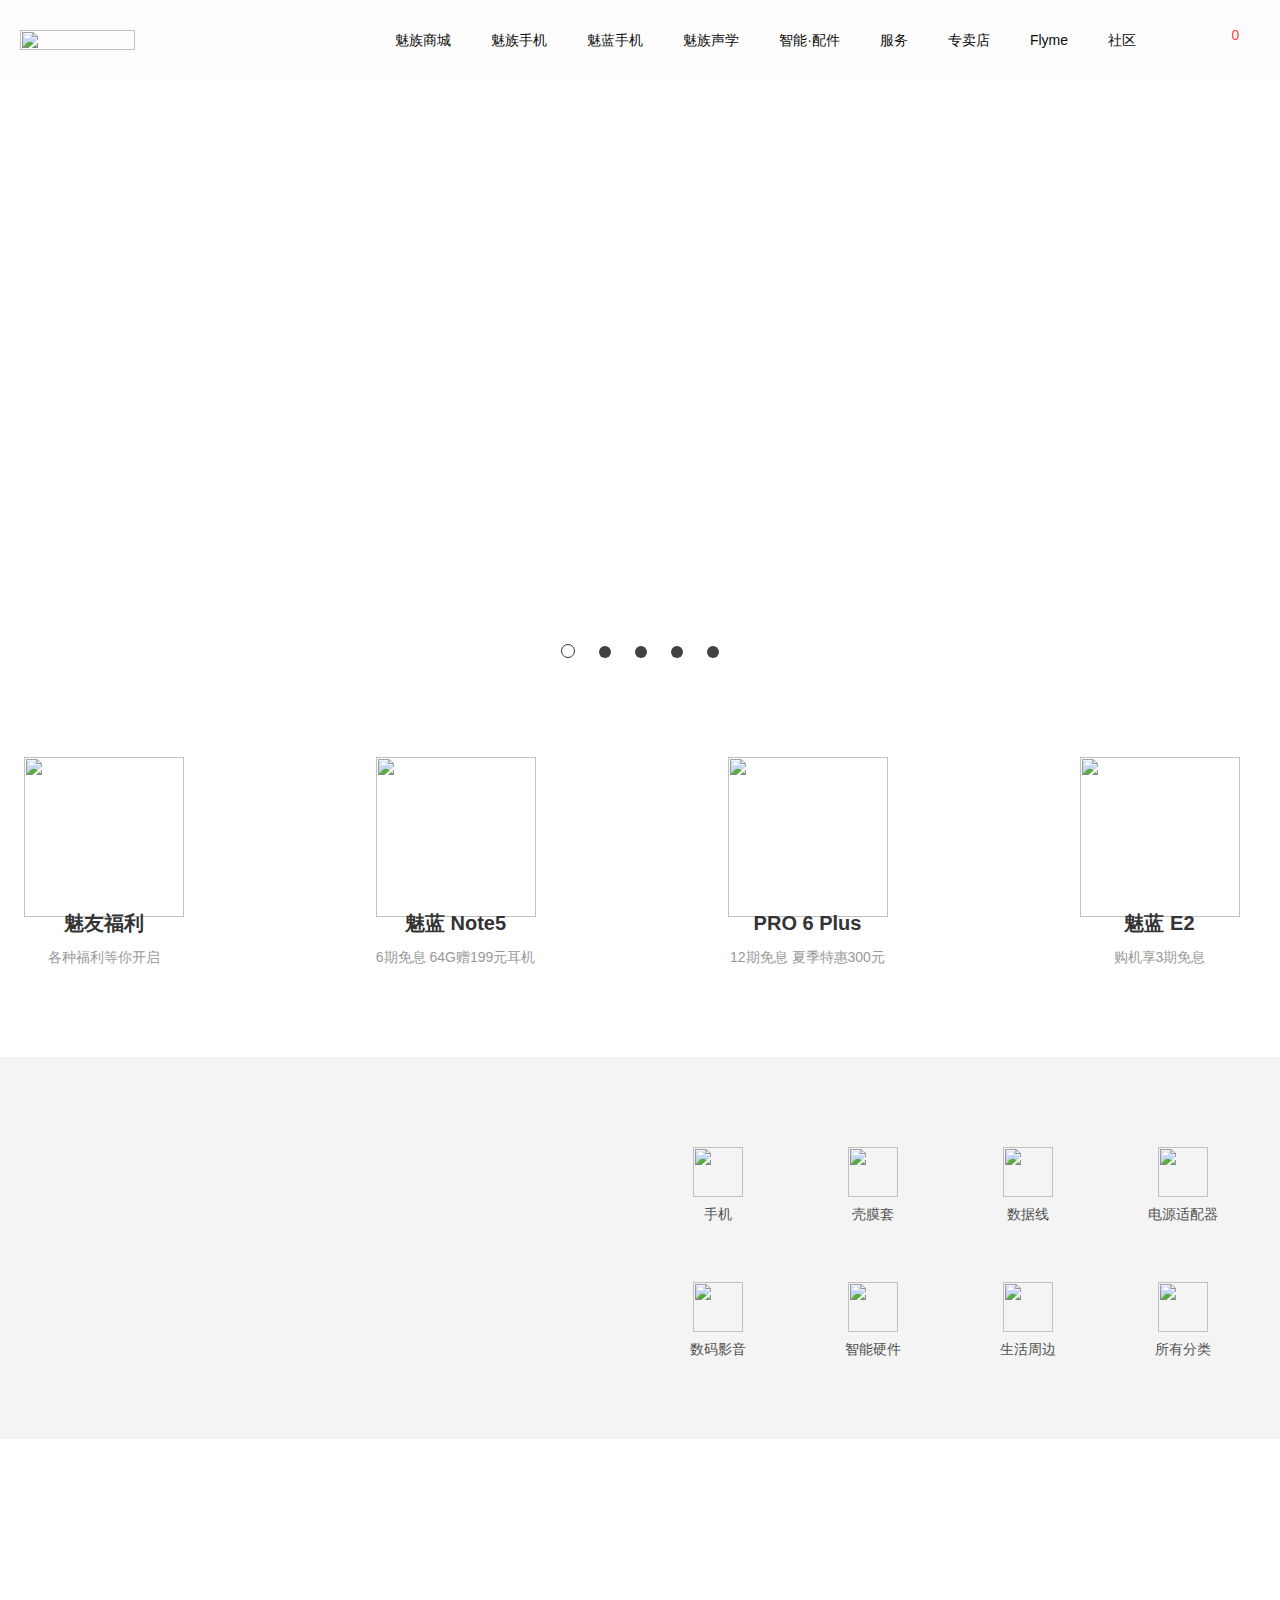
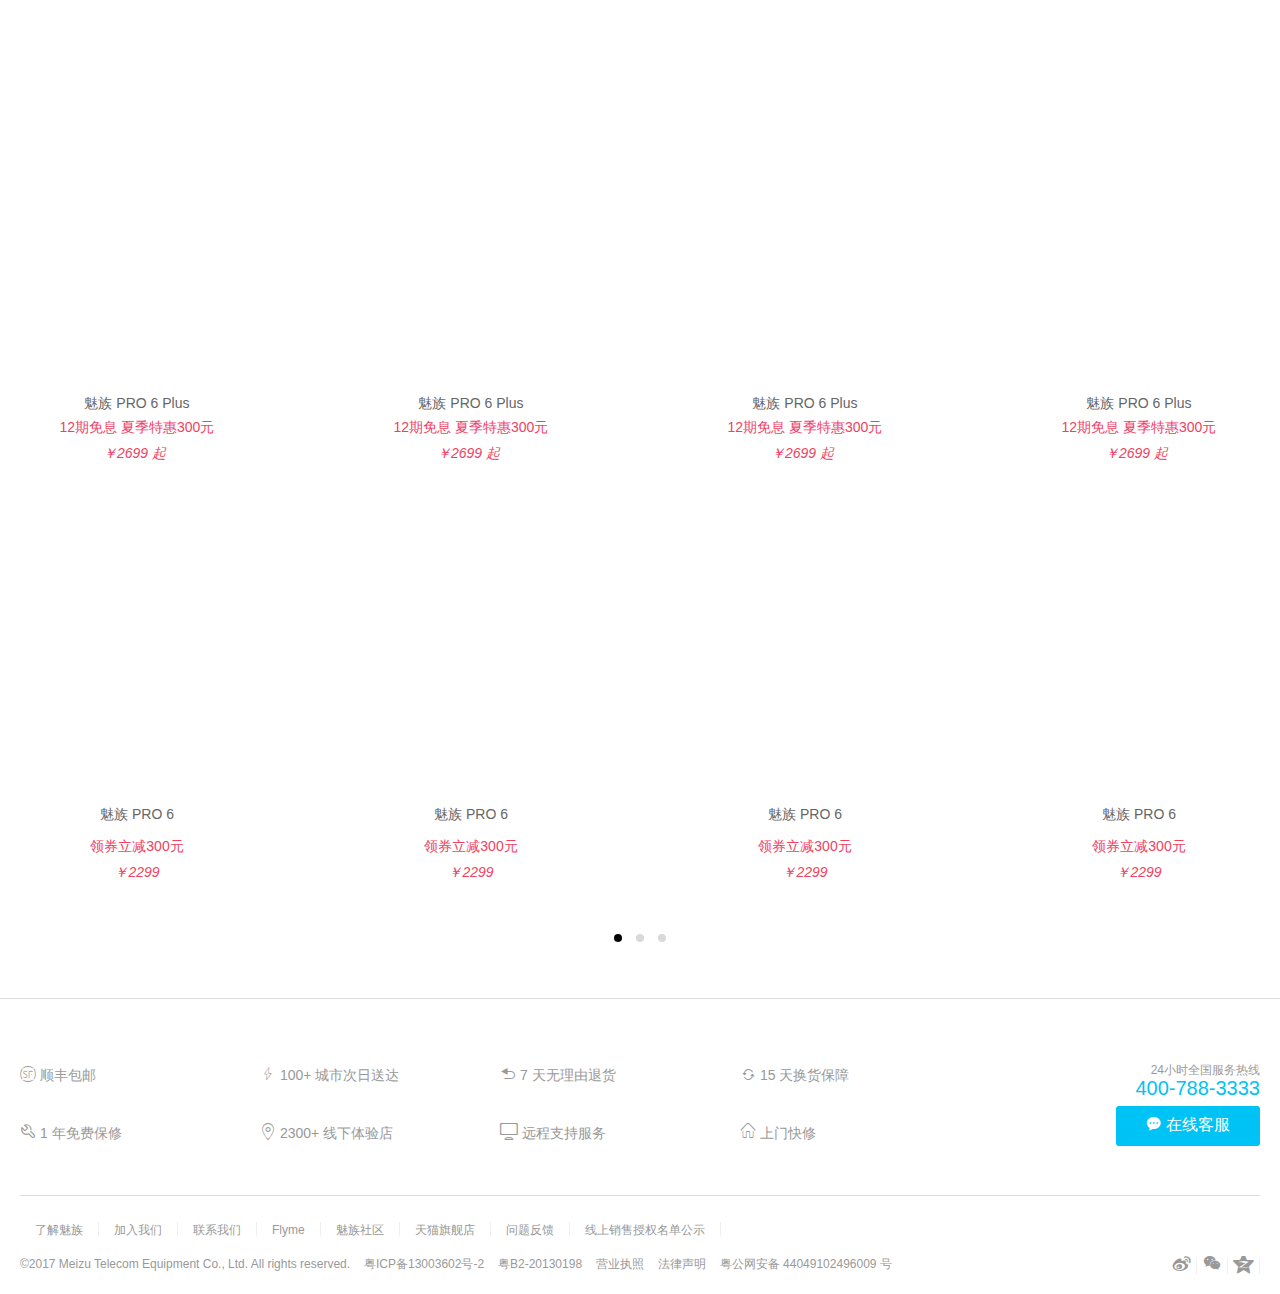
==== index.html @ 1ca61fbf "Add files via upload" ====
<!DOCTYPE html>
<html lang="en">
<head>
  <meta charset="UTF-8">
  <meta http-equiv="X-UA-Compatible" content="ie=edge">

  <link href="img/标签.ico" rel="shortcut icon">
  <title>魅族官网-魅族智能手机官方网站</title>
  <link rel="stylesheet" href="css/cssresets.css">
  <link rel="stylesheet" href="css/main.css">
  <link rel="stylesheet" href="iconfont/iconfont.css">
</head>
<body>

  <!-- 导航和轮播图 -->
  <div id="top">
    <div class="banner">
      <div class="banner_window">
        <div class="banner_all">
          <div class="banner_img banner_img0">
            <div class="banner_a">
              <a href="#"></a>
            </div>
          </div>
          <div class="banner_img banner_img1">
            <div class="banner_a">
              <a href="#"></a>
            </div>
          </div>
          <div class="banner_img banner_img2">
            <div class="banner_a">
              <a href="#"></a>
            </div>
          </div>
          <div class="banner_img banner_img3">
            <div class="banner_a">
              <a href="#"></a>
            </div>
          </div>
          <div class="banner_img banner_img4">
            <div class="banner_a">
              <a href="#"></a>
            </div>
          </div>
          <div class="banner_img banner_img0">
            <div class="banner_a">
              <a href="#"></a>
            </div>
          </div>
        </div>
      </div>
      <div class="banner_list">
        <span style="background:#fff;border:1px solid #333"></span>
        <span></span>
        <span></span>
        <span></span>
        <span></span>
      </div>
    </div>
    <div class="nav">
      <div class="nav_center">
        <div class="nc_logo">
          <a href="#"><img src="img/logo.png" alt=""></a>
        </div>
        <div class="nc_cart">
          <a href="#">
            <em>0</em>
          </a>
          <div class="ncc_store hide">
            <div class="nccs_center">
              <div class="nccsc_back"></div>
              <div class="nccsc_words">
                登录后可见<br>
                您账号中已加入的商品哦~
              </div>
            </div>
          </div>
        </div>
        <div class="nc_mine">
          <a href="#"></a>
          <ul class="hide">
            <li><a href="#">立即登陆</a></li>
            <li><a href="#">立即注册</a></li>
            <li><a href="#">我的订单</a></li>
            <li><a href="#">M码通道</a></li>
          </ul>
        </div>
        <div class="nc_nav">
          <ul>
            <li><a href="#">魅族商城</a></li>
            <li class="ncn_detail">
              <a href="#">魅族手机</a>
              <div class="ncn_detail hide">
                <div class="ncnd_center">
                  <ul>
                    <li>
                      <a href="Details.html">
                        <img src="img/pro6plus.png" alt="">
                        <span>
                          魅族 PRO 6 Plus
                        </span>
                      </a>
                    </li>
                    <li>
                      <a href="Details.html">
                        <img src="img/pro6plus.png" alt="">
                        <span>
                          魅族 PRO 6 Plus
                        </span>
                      </a>
                    </li>
                    <li>
                      <a href="Details.html">
                        <img src="img/pro6plus.png" alt="">
                        <span>
                          魅族 PRO 6 Plus
                        </span>
                      </a>
                    </li>
                    <li>
                      <a href="Details.html">
                        <img src="img/pro6plus.png" alt="">
                        <span>
                          魅族 PRO 6 Plus
                        </span>
                      </a>
                    </li>
                  </ul>
                </div>
              </div>
            </li>
            <li class="ncn_detail">
              <a href="#">魅蓝手机</a>
              <div class="ncn_detail hide">
                <div class="ncnd_center">
                  <ul>
                    <li>
                      <a href="Details.html">
                        <img src="img/pro6plus.png" alt="">
                        <span>
                          魅族 PRO 6
                        </span>
                      </a>
                    </li>
                    <li>
                      <a href="Details.html">
                        <img src="img/pro6plus.png" alt="">
                        <span>
                          魅族 PRO 6 Plus
                        </span>
                      </a>
                    </li>
                    <li>
                      <a href="Details.html">
                        <img src="img/pro6plus.png" alt="">
                        <span>
                          魅族 PRO 6 Plus
                        </span>
                      </a>
                    </li>
                    <li>
                      <a href="Details.html">
                        <img src="img/pro6plus.png" alt="">
                        <span>
                          魅族 PRO 6 Plus
                        </span>
                      </a>
                    </li>
                  </ul>
                </div>
              </div>
            </li>
            <li class="ncn_detail">
              <a href="#">魅族声学</a>
              <div class="ncn_detail hide">
                <div class="ncnd_center">
                  <ul>
                    <li>
                      <a href="Details.html">
                        <img src="img/pro6plus.png" alt="">
                        <span>
                          魅族 PRO 6 Plus
                        </span>
                      </a>
                    </li>
                    <li>
                      <a href="Details.html">
                        <img src="img/pro6plus.png" alt="">
                        <span>
                          魅族 PRO 6 Plus
                        </span>
                      </a>
                    </li>
                    <li>
                      <a href="Details.html">
                        <img src="img/pro6plus.png" alt="">
                        <span>
                          魅族 PRO 6 Plus
                        </span>
                      </a>
                    </li>
                    <li>
                      <a href="Details.html">
                        <img src="img/pro6plus.png" alt="">
                        <span>
                          魅族 PRO 6 Plus
                        </span>
                      </a>
                    </li>
                  </ul>
                </div>
              </div>
            </li>
            <li class="ncn_detail">
              <a href="#">智能·配件</a>
              <div class="ncn_detail hide">
                <div class="ncnd_center">
                  <ul>
                    <li>
                      <a href="Details.html">
                        <img src="img/pro6plus.png" alt="">
                        <span>
                          魅族 PRO 6 Plus
                        </span>
                      </a>
                    </li>
                    <li>
                      <a href="Details.html">
                        <img src="img/pro6plus.png" alt="">
                        <span>
                          魅族 PRO 6 Plus
                        </span>
                      </a>
                    </li>
                    <li>
                      <a href="Details.html">
                        <img src="img/pro6plus.png" alt="">
                        <span>
                          魅族 PRO 6 Plus
                        </span>
                      </a>
                    </li>
                    <li>
                      <a href="Details.html">
                        <img src="img/pro6plus.png" alt="">
                        <span>
                          魅族 PRO 6 Plus
                        </span>
                      </a>
                    </li>
                  </ul>
                </div>
              </div>
            </li>
            <li><a href="#">服务</a></li>
            <li><a href="#">专卖店</a></li>
            <li><a href="#">Flyme</a></li>
            <li><a href="#">社区</a></li>
          </ul>
        </div>
      </div>
    </div>
    <div class="hidenav hide">
      <div class="hidenav_nav">
        <ul>
          <li>
            <a href="#">手机</a>
            <i></i>
          </li>
          <li>
            <a href="#">智能设备</a>
            <i></i>
          </li>
          <li>
            <a href="#">智能穿戴</a>
            <i></i>
          </li>
          <li>
            <a href="#">游戏设备</a>
            <i></i>
          </li>
          <li>
            <a href="#">数码影音</a>
            <i></i>
          </li>
          <li>
            <a href="#">手机配件/移动电源</a>
            <i></i>
          </li>
          <li>
            <a href="#">移动存储/办公设备</a>
            <i></i>
          </li>
            <li>
              <a href="#">生活周边</a>
              <i></i>
            </li>
        </ul>
      </div>
    </div>
  </div>

  <!-- 详情 -->
  <div id="container">
    <div class="c_ad">
      <div class="cad_wrapper">
        <div class="cadw_window">
          <div class="cadww_col">
            <a href="#">
              <img src="img/cad_wrapper0.jpg" alt="">
              <h4>魅友福利</h4>
              <span>各种福利等你开启</span>
            </a>
          </div>
          <div class="cadww_col">
            <a href="#">
              <img src="img/cad_wrapper1.jpg" alt="">
              <h4>魅蓝 Note5</h4>
              <span>6期免息 64G赠199元耳机</span>
            </a>
          </div>
          <div class="cadww_col">
            <a href="#">
              <img src="img/cad_wrapper2.png" alt="">
              <h4>PRO 6 Plus</h4>
              <span>12期免息 夏季特惠300元</span>
            </a>
          </div>
          <div class="cadww_col no_cadww_col">
            <a href="#">
              <img src="img/cad_wrapper3.jpg" alt="">
              <h4>魅蓝 E2</h4>
              <span>购机享3期免息</span>
            </a>
          </div>
        </div>
      </div>
    </div>
    <div class="c_accessory">
      <div class="ca_left">
        <a href="#">
          <img src="img/c_accessory.png" alt="">
        </a>
      </div>
      <div class="ca_right">
        <ul>
          <li>
            <a href="#">
              <img src="img/c_accessory1.png" alt="">
              <span>手机</span>
            </a>
          </li>
          <li>
            <a href="#">
              <img src="img/c_accessory2.png" alt="">
              <span>壳膜套</span>
            </a>
          </li>
          <li>
            <a href="#">
              <img src="img/c_accessory3.png" alt="">
              <span>数据线</span>
            </a>
          </li>
          <li>
            <a href="#">
              <img src="img/c_accessory4.png" alt="">
              <span>电源适配器</span>
            </a>
          </li>
          <li>
            <a href="#">
              <img src="img/c_accessory5.png" alt="">
              <span>数码影音</span>
            </a>
          </li>
          <li>
            <a href="#">
              <img src="img/c_accessory6.png" alt="">
              <span>智能硬件</span>
            </a>
          </li>
          <li>
            <a href="#">
              <img src="img/c_accessory7.png" alt="">
              <span>生活周边</span>
            </a>
          </li>
          <li>
            <a href="#">
              <img src="img/c_accessory8.png" alt="">
              <span>所有分类</span>
            </a>
          </li>
        </ul>
      </div>
    </div>
    <div class="c_static_phone">
      <ul>
        <li>
          <a href="#">
            <img src="img/c_static_phone01.png" alt="" class="cs_no_abs">
            <img src="img/c_static_phone0.png" alt="" class="cs_abs">
            <span>
              <span>魅族 PRO 6 Plus</span>
              <span class="cs_color">12期免息 夏季特惠300元</span>
              <em class="cs_color"> ￥2699 起</em>
            </span>
          </a>
        </li>
        <li>
          <a href="#">
            <img src="img/c_static_phone02.png" alt="" class="cs_no_abs">
            <img src="img/c_static_phone2.png" alt="" class="cs_abs">
            <span>
              <span>魅族 PRO 6 Plus</span>
              <span class="cs_color">12期免息 夏季特惠300元</span>
              <em class="cs_color"> ￥2699 起</em>
            </span>
          </a>
        </li>
        <li>
          <a href="#">
            <img src="img/c_static_phone03.png" alt="" class="cs_no_abs">
            <img src="img/c_static_phone3.png" alt="" class="cs_abs">
            <span>
              <span>魅族 PRO 6 Plus</span>
              <span class="cs_color">12期免息 夏季特惠300元</span>
              <em class="cs_color"> ￥2699 起</em>
            </span>
          </a>
        </li>
        <li>
          <a href="#"  class="cs_no_margin">
            <img src="img/c_static_phone04.png" alt="" class="cs_no_abs">
            <img src="img/c_static_phone4.png" alt="" class="cs_abs">
            <span>
              <span>魅族 PRO 6 Plus</span>
              <span class="cs_color">12期免息 夏季特惠300元</span>
              <em class="cs_color"> ￥2699 起</em>
            </span>
          </a>
        </li>
      </ul>
    </div>

    <div class="c_rotation_phone">
      <div class="cr_main">
        <div class="crm_window">
          <div class="crmw_all">
            <div class="crmwa_index">
              <a href="#">
                <div class="crmwai_img">
                  <img src="img/crmwai_img0.png" alt="">
                </div>
                <span>
                  <span>魅族 PRO 6</span>
                  <span class="crmwai_color">领券立减300元</span>
                  <em> ￥2299 </em>
                </span>
              </a>
              <a href="#">
                <div class="crmwai_img">
                  <img src="img/crmwai_img1.png" alt="">
                </div>
                <span>
                  <span>魅族 PRO 6</span>
                  <span class="crmwai_color">领券立减300元</span>
                  <em> ￥2299 </em>
                </span>
              </a>
              <a href="#">
                <div class="crmwai_img">
                  <img src="img/crmwai_img2.png" alt="">
                </div>
                <span>
                  <span>魅族 PRO 6</span>
                  <span class="crmwai_color">领券立减300元</span>
                  <em> ￥2299 </em>
                </span>
              </a>
              <a href="#" class="crmwai_no_margin">
                <div class="crmwai_img">
                  <img src="img/crmwai_img3.png" alt="">
                </div>
                <span>
                  <span>魅族 PRO 6</span>
                  <span class="crmwai_color">领券立减300元</span>
                  <em> ￥2299 </em>
                </span>
              </a>
            </div>
            <div class="crmwa_index">
              <a href="#">
                <div class="crmwai_img">
                  <img src="img/crmwai_img4.png" alt="">
                </div>
                <span>
                  <span>魅族 PRO 6</span>
                  <span class="crmwai_color">领券立减300元</span>
                  <em> ￥2299 </em>
                </span>
              </a>
              <a href="#">
                <div class="crmwai_img">
                  <img src="img/crmwai_img5.png" alt="">
                </div>
                <span>
                  <span>魅族 PRO 6</span>
                  <span class="crmwai_color">领券立减300元</span>
                  <em> ￥2299 </em>
                </span>
              </a>
              <a href="#">
                <div class="crmwai_img">
                  <img src="img/crmwai_img6.png" alt="">
                </div>
                <span>
                  <span>魅族 PRO 6</span>
                  <span class="crmwai_color">领券立减300元</span>
                  <em> ￥2299 </em>
                </span>
              </a>
              <a href="#" class="crmwai_no_margin">
                <div class="crmwai_img">
                  <img src="img/crmwai_img7.png" alt="">
                </div>
                <span>
                  <span>魅族 PRO 6</span>
                  <span class="crmwai_color">领券立减300元</span>
                  <em> ￥2299 </em>
                </span>
              </a>
            </div>
            <div class="crmwa_index">
              <a href="#">
                <div class="crmwai_img">
                  <img src="img/crmwai_img8.png" alt="">
                </div>
                <span>
                  <span>魅族 PRO 6</span>
                  <span class="crmwai_color">领券立减300元</span>
                  <em> ￥2299 </em>
                </span>
              </a>
              <a href="#">
                <div class="crmwai_img">
                  <img src="img/crmwai_img9.png" alt="">
                </div>
                <span>
                  <span>魅族 PRO 6</span>
                  <span class="crmwai_color">领券立减300元</span>
                  <em> ￥2299 </em>
                </span>
              </a>
              <a href="#">
                <div class="crmwai_img">
                  <img src="img/crmwai_img10.png" alt="">
                </div>
                <span>
                  <span>魅族 PRO 6</span>
                  <span class="crmwai_color">领券立减300元</span>
                  <em> ￥2299 </em>
                </span>
              </a>
              <a href="#" class="crmwai_no_margin">
                <div class="crmwai_img">
                  <img src="img/crmwai_img11.png" alt="">
                </div>
                <span>
                  <span>魅族 PRO 6</span>
                  <span class="crmwai_color">领券立减300元</span>
                  <em> ￥2299 </em>
                </span>
              </a>
            </div>
          </div>
        </div>
        <div class="crm_left crm_btn">
          <img src="img/crm_left.png" alt="">
        </div>
        <div class="crm_right crm_btn">
          <img src="img/crm_right.png" alt="">
        </div>
      </div>
      <div class="cr_list">
        <span style="background:#000;"></span>
        <span></span>
        <span></span>
      </div>
    </div>
    <div></div>
    <div></div>
    <div></div>
    <div></div>
  </div>

<!-- 结尾 -->
  <footer id="footer">
    <div>
      <section class="f_top">
        <ul class="ft_left">
          <li>
            <a href="#">
              <i class="iconfont icon-shunfengmendian01"></i>
              <span>顺丰包邮</span>
            </a>
          </li>
          <li>
            <a href="#">
              <i class="iconfont icon-icons64x6449"></i>
              <span>100+ 城市次日送达</span>
            </a>
          </li>
          <li>
            <a href="#">
              <i class="iconfont icon-fanhui"></i>
              <span>7 天无理由退货</span>
            </a>
          </li>
          <li>
            <a href="#">
              <i class="iconfont icon-xunhuan"></i>
              <span>15 天换货保障</span>
            </a>
          </li>
          <li>
            <a href="#">
              <i class="iconfont icon-weixiu"></i>
              <span>1 年免费保修</span>
            </a>
          </li>
          <li>
            <a href="#">
              <i class="iconfont icon-dingwei"></i>
              <span>2300+ 线下体验店</span>
            </a>
          </li>
          <li>
            <a href="#">
              <i class="iconfont icon-pingmugongxiang"></i>
              <span>远程支持服务</span>
            </a>
          </li>
          <li>
            <a href="#">
              <i class="iconfont icon-1"></i>
              <span>上门快修</span>
            </a>
          </li>
        </ul>
        <div class="ft_right">
          <p>24小时全国服务热线</p>
          <p class="ftr_phone">400-788-3333</p>
          <p>
            <a href="#">
              <i class="iconfont icon-xinxi1"></i>
              <span>在线客服</span>
            </a>
          </p>
        </div>
      </section>
      <section class="f_bottom">
        <ul>
          <li><a href="#">了解魅族</a></li>
          <li><a href="#">加入我们</a></li>
          <li><a href="#">联系我们</a></li>
          <li><a href="#">Flyme</a></li>
          <li><a href="#">魅族社区</a></li>
          <li><a href="#">天猫旗舰店</a></li>
          <li><a href="#">问题反馈</a></li>
          <li><a href="#">线上销售授权名单公示</a></li>
        </ul>
        <div>
          <span>
            <a href="#">©2017 Meizu Telecom Equipment Co., Ltd. All rights reserved.</a>
            <a href="#">粤ICP备13003602号-2</a>
            <a href="#">粤B2-20130198</a>
            <a href="#">营业执照</a>
            <a href="#">法律声明</a>
            <a href="#">粤公网安备 44049102496009 号</a>
          </span>
          <ul>
            <li>
              <a href="#">
                <i class="iconfont icon-weibo"></i>
              </a>
            </li>
            <li>
              <a href="#">
                <i class="iconfont icon-weixin"></i>
              </a>
            </li>
            <li>
              <a href="#">
                <i class="iconfont icon-kongjian"></i>
              </a>
            </li>
          </ul>
        </div>
      </section>
    </div>
  </footer>

<script type="text/javascript" src="js/jquery.min.js"></script>
<script type="text/javascript" src="js/main.js"></script>
<script type="text/javascript">
  $(function(){
  var MobileUA = (function() {
      var ua = navigator.userAgent.toLowerCase();

      var mua = {
          IOS: /ipod|iphone|ipad/.test(ua), //iOS
          IPHONE: /iphone/.test(ua), //iPhone
          IPAD: /ipad/.test(ua), //iPad
          ANDROID: /android/.test(ua), //Android Device
          WINDOWS: /windows/.test(ua), //Windows Device
          TOUCH_DEVICE: ('ontouchstart' in window) || /touch/.test(ua), //Touch Device
          MOBILE: /mobile/.test(ua), //Mobile Device (iPad)
          ANDROID_TABLET: false, //Android Tablet
          WINDOWS_TABLET: false, //Windows Tablet
          TABLET: false, //Tablet (iPad, Android, Windows)
          SMART_PHONE: false //Smart Phone (iPhone, Android)
      };

      mua.ANDROID_TABLET = mua.ANDROID && !mua.MOBILE;
      mua.WINDOWS_TABLET = mua.WINDOWS && /tablet/.test(ua);
      mua.TABLET = mua.IPAD || mua.ANDROID_TABLET || mua.WINDOWS_TABLET;
      mua.SMART_PHONE = mua.MOBILE && !mua.TABLET;

      return mua;
  }());

  //SmartPhone
  if (MobileUA.SMART_PHONE) {
      // 移动端链接地址

      document.location.href = 'm-index.html';
  }
  });
</script>
</body>
</html>
---- css/cssresets.css ----
html, body, div, span, applet, object, iframe,
h1, h2, h3, h4, h5, h6, p, blockquote, pre,
a, abbr, acronym, address, big, cite, code,
del, dfn, em, img, ins, kbd, q, s, samp,
small, strike, strong, sub, sup, tt, var,
b, u, i, center,
dl, dt, dd, ol, ul, li,
fieldset, form, label, legend,
table, caption, tbody, tfoot, thead, tr, th, td,
article, aside, canvas, details, embed,
figure, figcaption, footer, header, hgroup,
menu, nav, output, ruby, section, summary,
time, mark, audio, video {
    margin: 0;
    padding: 0;
    border: 0;
    font-size: 14px;
    vertical-align: baseline;
}
body{
  font:14px/1.5 "Helvetica Neue",Helvetica,Arial,"Microsoft Yahei","Hiragino Sans GB","Heiti SC","WenQuanYi Micro Hei",sans-serif;
  overflow-x: hidden;
}
a{text-decoration:none;font-family: Helvetica,Tahoma,Arial,"Hiragino Sans GB","Microsoft YaHei",SimSun,Heiti,sans-serif;}
/* HTML5 display-role reset for older browsers */
article, aside, details, figcaption, figure,
footer, header, hgroup, menu, nav, section {
    display: block;
}

body {
    line-height: 1;
}

ol, ul {
    list-style: none;
}

blockquote, q {
    quotes: none;
}

blockquote:before, blockquote:after,
q:before, q:after {
    content: '';
    content: none;
}

table {
    border-collapse: collapse;
    border-spacing: 0;
}
a{cursor: pointer;}
input{outline:none;}
---- css/main.css ----
/*=============== 暂时公共栏 ===============*/
.hide{display: none;}

/*------------------ 导航和轮播图 ------------------*/
#top{width: 100%;height: 680px;position: relative;}

/*------------------ 轮 播 图 ------------------*/
#top .banner{height: 680px;width: 100%;position: relative;overflow: hidden;}

#top .banner .banner_window{width: 1920px;height: 680px;position: absolute;left: 50%;margin-left: -960px;z-index: 1;position: relative;overflow: hidden;}
#top .banner .banner_window .banner_all {width: 11520px;height: 680px;position: absolute;top: 0;left: 0;}
#top .banner .banner_window .banner_all .banner_img{width: 1920px;height: 680px;float: left;}
#top .banner .banner_window .banner_all .banner_img0{background: url(../img/banner0.jpg) no-repeat;background-size:1920px 680px;}
#top .banner .banner_window .banner_all .banner_img1{background: url(../img/banner1.jpg) no-repeat;background-size:1920px 680px;}
#top .banner .banner_window .banner_all .banner_img2{background: url(../img/banner2.jpg) no-repeat;background-size:1920px 680px;}
#top .banner .banner_window .banner_all .banner_img3{background: url(../img/banner3.jpg) no-repeat;background-size:1920px 680px;}
#top .banner .banner_window .banner_all .banner_img4{background: url(../img/banner4.jpg) no-repeat;background-size:1920px 680px;}
#top .banner .banner_window .banner_all .banner_img .banner_a{width: 1240px;height: 680px;margin: 0 auto;}
#top .banner .banner_window .banner_all .banner_img .banner_a a{display: block;width: 1240px;height: 680px;}

/*------------------ 轮播图下面小圆点 ------------------*/
#top .banner .banner_list{width: 300px;height: 30px;position: absolute;left: 50%;margin-left: -150px;z-index: 2;bottom: 15px;text-align: center;border-radius:20px;background-color: rgba(255, 255, 255, 0.3);}
#top .banner .banner_list span{width: 12px;height: 12px;background: rgb(66, 66, 66);margin: 9px 10px;display: inline-block;border-radius:50%;cursor:pointer;}

/*------------------ 导 航 栏 ------------------*/
#top .nav{width: 100%;height: 80px;background-color: rgba(251, 251, 251, 0.50);z-index: 2;position: absolute;top: 0;}
#top .nav .nav_center{width: 1240px;height: 80px;margin: 0 auto;position: relative;}
#top .nav .nav_center .nc_logo{width: 115px;height: 80px;float: left;}
#top .nav .nav_center .nc_logo a img{width: 115px;height: 20px;display: block;padding: 30px 0;}
#top .nav .nav_center .nc_nav{height: 80px;float: right;}
#top .nav .nav_center .nc_nav ul{height: 80px;}
#top .nav .nav_center .nc_nav ul li{display: block;float: left;}
#top .nav .nav_center .nc_nav ul li a{font-size: 14px;padding: 30px 20px;display: block;line-height: 20px;color: rgb(10, 10, 10);}

/*------------------ 导航栏下拉隐藏------------------*/
#top .nav .nav_center .nc_nav ul li .ncn_detail{width: 1920px;height: 135px;position: absolute;top: 80px;right: -340px;background: #fff;border-bottom: 1px solid rgb(221, 221, 221);}
#top .nav .nav_center .nc_nav ul li .ncn_detail .ncnd_center{height: 135px;width: 1240px;margin: 0 auto;}
#top .nav .nav_center .nc_nav ul li .ncn_detail .ncnd_center ul{height: 130px;width: 1240px;padding: 5px 0 0 0;}
#top .nav .nav_center .nc_nav ul li .ncn_detail .ncnd_center ul li{width: 140px;height: 130px;text-align: center;}
#top .nav .nav_center .nc_nav ul li .ncn_detail .ncnd_center ul li a{width: 136px;height: 125px;padding:0 2px 5px;display: block;}
#top .nav .nav_center .nc_nav ul li .ncn_detail .ncnd_center ul li a img{width: 65px;height: 85px;display: block;margin: 0 auto;}
#top .nav .nav_center .nc_nav ul li .ncn_detail .ncnd_center ul li a span{font-size: 12px;margin-top: 10px;display: block;}

/*------------------ 我的详情 ------------------*/
#top .nav .nav_center .nc_mine{float: right;background: url(../img/nc_mine.png) no-repeat center;height: 80px;width: 52px;position: relative;}
#top .nav .nav_center .nc_mine>a{height: 80px;width: 52px;display: block;}
#top .nav .nav_center .nc_mine ul{width: 98px;height: 147px;position: absolute;top: 65px;right: -23px;background: #fff;border-radius:10px;text-align: center;}
#top .nav .nav_center .nc_mine ul li{display: block;margin: 15px auto;line-height: 18px;}
#top .nav .nav_center .nc_mine ul li a{font-size: 12px;color: #666;}

/*------------------ 购物车 ------------------*/
#top .nav .nav_center .nc_cart{float: right;background: url(../img/nc_cart.png) no-repeat center;height: 80px;width: 52px;position: relative;}
#top .nav .nav_center .nc_cart a{height: 80px;width: 52px;display: block;}
#top .nav .nav_center .nc_cart a em{color: rgb(252, 67, 67);position: absolute;left: 45%;top: 35%;font-style: normal;}
#top .nav .nav_center .nc_cart .ncc_store{width: 318px;height: 120px;position: absolute;top: 65px;right: 0;z-index: 2;background: #fff;border-radius:10px;}
#top .nav .nav_center .nc_cart .ncc_store .nccs_center{line-height: 120px;text-align: center;}
#top .nav .nav_center .nc_cart .ncc_store .nccs_center .nccsc_back{background: url(../img/nc_cart1.png) no-repeat center;height: 42px;width: 47px;display: inline-block;margin-right: 15px;vertical-align: middle;}
#top .nav .nav_center .nc_cart .ncc_store .nccs_center .nccsc_words{display: inline-block;font-size: 12px;color: #999;line-height: 20px;vertical-align: middle;text-align: left;}

/*------------------ 下拉固定顶端导航栏 ------------------*/
#top .hidenav{width: 100%;height: 70px;position: absolute;top: 0;z-index: 999;background: #fff;position: fixed;top: 0;}
#top .hidenav .hidenav_nav{width: 1240px;height: 70px;margin: 0 auto;}
#top .hidenav .hidenav_nav ul{width: 1204px;height: 70px;}
#top .hidenav .hidenav_nav ul li{line-height: 70px;height: 70px;margin-right: 46px;float: left;position: relative;}
#top .hidenav .hidenav_nav ul li a{font-size: 14px;line-height: 70px;color: #333;}
#top .hidenav .hidenav_nav ul li i{height: 2px;width: 100%;background: #fff;position: absolute;left: 0;bottom: 15px;}

/*------------------ top：hover字体变色 ------------------*/
#top .nav .nav_center .nc_mine>ul>li>a:hover{color: #00c3f5;}
#top .nav .nav_center .nc_nav>ul>li>a:hover{color: #00c3f5;}









/*------------------ 中间部分container ------------------*/
#container{width: 100%;position: relative;background: #f4f4f4;}
#container .c_ad{width: 100%;height: 377px;background: #fff;}
#container .c_ad .cad_wrapper{width: 1240px;height: 300px;margin: 0 auto;padding-top: 77px;}
#container .c_ad .cad_wrapper .cadw_window{width: 1240px;height: 300px;}
#container .c_ad .cad_wrapper .cadw_window .cadww_col{float: left;margin-right: 185px;width: 167px;height: 300px;}
#container .c_ad .cad_wrapper .cadw_window .no_cadww_col{margin-right: 0;}
#container .c_ad .cad_wrapper .cadw_window .cadww_col a{width: 167px;height: 300px;display: block;text-align: center;}
#container .c_ad .cad_wrapper .cadw_window .cadww_col a img{width: 160px;height: 160px;}
#container .c_ad .cad_wrapper .cadw_window .cadww_col a h4{color: #333;width: 167px;height: 28.5px;margin: -6px 0 8px;font-size: 20px;}
#container .c_ad .cad_wrapper .cadw_window .cadww_col a span{color: #999;white-space: nowrap;}

#container .c_accessory{width: 1240px;height: 382px;margin: 0 auto;background: #f4f4f4;}
#container .c_accessory .ca_left{float: left;position: relative;width: 50%;height: 382px;}
#container .c_accessory .ca_left a{position: absolute;bottom: 0;left: 0;width: 100%;height: 410px;display: block;}
#container .c_accessory .ca_right{float: right;width: 50%;height: 382px;}
#container .c_accessory .ca_right ul{padding-top: 90px;width: 100%;height: 292px;}
#container .c_accessory .ca_right ul li{height: 135px;width: 25%;float: left;text-align: center;}
#container .c_accessory .ca_right ul li a{width: 80px;margin: 0 auto;display: block;}
#container .c_accessory .ca_right ul li a img{width: 50px;height: 50px;display: block;margin: 0 auto 10px;}
#container .c_accessory .ca_right ul li a span{color: #515151;}

#container .c_static_phone{padding-top: 104px;background: #fff;}
#container .c_static_phone ul{width: 1240px;height: 520px;margin: 0 auto;}
#container .c_static_phone ul li{float: left;text-align: center;}
#container .c_static_phone ul li a{width: 234px;float: left;position: relative;margin-right: 100px;}
#container .c_static_phone ul li .cs_no_margin{margin-right: 0;}
#container .c_static_phone ul li a img{width: 208px;position: absolute;left: 0;top: 0;}
#container .c_static_phone ul li a>span{line-height: 20px;color: #666;font-size: 14px;padding-top: 450px;display: block;}
#container .c_static_phone ul li a span span{display: block;margin-bottom: 4px;}
#container .c_static_phone ul li a span .cs_color{color: #f0415f;}
#container .c_static_phone ul li a span em{display: block;padding-top: 2px;color: #f0415f;text-indent: -5px;}

#container .c_rotation_phone{background: #fff;padding: 65px 0 50px;position: relative;width: 100%;height: 420px;}
#container .c_rotation_phone .cr_main{width: 1240px;margin: 0 auto;position: relative;height: 360px;}
#container .c_rotation_phone .cr_main .crm_window{width: 1240px;height: 360px;margin: 0 auto;overflow: hidden;position: absolute;}
#container .c_rotation_phone .cr_main .crm_window .crmw_all{width: 3720px;height: 360px;position: relative;}
#container .c_rotation_phone .cr_main .crm_window .crmw_all .crmwa_index{width: 1240px;height: 360px;text-align: center;float: left;}
#container .c_rotation_phone .cr_main .crm_window .crmw_all .crmwa_index a{width: 234px;margin-right: 100px;display: block;float: left;}
#container .c_rotation_phone .cr_main .crm_window .crmw_all .crmwa_index .crmwai_no_margin{margin: 0;}
#container .c_rotation_phone .cr_main .crm_window .crmw_all .crmwa_index a .crmwai_img{width: 200px;height: 260px;margin: 0 auto;position: relative;}
#container .c_rotation_phone .cr_main .crm_window .crmw_all .crmwa_index a .crmwai_img img{width: 280px;position: absolute;top: -6px;margin-left: -140px;left: 50%;}
#container .c_rotation_phone .cr_main .crm_window .crmw_all .crmwa_index a span{line-height: 20px;color: #666;font-size: 14px;padding-top: 8px;display: block;}
#container .c_rotation_phone .cr_main .crm_window .crmw_all .crmwa_index a span span{margin-bottom: 4px;display: block;}
#container .c_rotation_phone .cr_main .crm_window .crmw_all .crmwa_index a span .crmwai_color{color: #f0415f;}
#container .c_rotation_phone .cr_main .crm_window .crmw_all .crmwa_index a span em{display: block;padding-top: 2px;color: #f0415f;}
#container .c_rotation_phone .cr_list{margin-top: 42px;text-align: center;}
#container .c_rotation_phone .cr_list span{width: 8px;height: 8px;border-radius: 50%;margin: 0 5px;background: #d9d9d9;display: inline-block;    cursor: pointer;}
#container .c_rotation_phone .cr_main .crm_btn{position: absolute;width: 60px;height: 60px;top: 108px;background: rgba(0,0,0,0);border-radius: 50%;transition: background .3s,opacity .3s;}
#container .c_rotation_phone .cr_main .crm_left{left: -90px;}
#container .c_rotation_phone .cr_main .crm_right{right: -82px;}
#container .c_rotation_phone .cr_main .crm_btn img{width: 100%;}

#container .c_rotation_phone .cr_main:hover .crm_btn{background: rgba(0,0,0,.2);}
#container .c_rotation_phone .cr_main .crm_btn:hover {background: rgba(0,0,0,.8);}







#footer{width: 100%;background: #fff;border-top: 1px solid #dcdcdc;}
#footer>div{width: 1240px;margin: 0 auto;}
#footer>div .f_top{border-bottom: 1px solid #dcdcdc;height: 196px;}
#footer>div .f_top .ft_left{display: block;float: left;width: 960px;margin: 60px 0 16px;}
#footer>div .f_top .ft_left li{display: block;float: left;width: 240px;margin-bottom: 27px;line-height: 30px;}
#footer>div .f_top .ft_left li a{color: #999;font-size: 14px;}
#footer>div .f_top .ft_right{float: right;margin-top: 65px;text-align: right;}
#footer>div .f_top .ft_right p{color: #999;display: block;margin-bottom: 2px;font-size: 12px;}
#footer>div .f_top .ft_right .ftr_phone{color: #00c3f5;margin-bottom: 8px;font-size: 20px;display: block;}
#footer>div .f_top .ft_right p a{display: inline-block;width: 144px;height: 40px;color: #fff;font-size: 16px;border-radius: 3px;background-color: #00c3f5;line-height: 36px;text-align: center;}
#footer>div .f_top .ft_right p a span{font-size: 16px;}

#footer>div .f_bottom>ul{margin: 26px 0 18px;display: block;height: 16px;}
#footer>div .f_bottom>ul li{display: block;float: left;border-right: 1px solid #efefef;}
#footer>div .f_bottom>ul li a{color: #999;padding: 0 15px;font-size: 12px;}
#footer>div .f_bottom div{width: 1240px;height: 20px;overflow: hidden;margin-bottom: 18px;}
#footer>div .f_bottom div span{float: left;display: block;}
#footer>div .f_bottom div span a{font-size: 12px;margin-right: 10px;height: 20px;color: #999;}
#footer>div .f_bottom div>ul{display: block;float: right;height: 20px;}
#footer>div .f_bottom div>ul li{display: block;float: left;line-height: 20px;}
#footer>div .f_bottom div>ul li a{padding: 0 5px;border-right: 1px solid #efefef;line-height: 10px;}
#footer>div .f_bottom div>ul li a i{color: #999;font-size: 20px;}
---- iconfont/iconfont.css ----
@font-face {font-family: "iconfont";
  src: url('iconfont.eot?t=1501138270702'); /* IE9*/
  src: url('iconfont.eot?t=1501138270702#iefix') format('embedded-opentype'), /* IE6-IE8 */
  url('iconfont.woff?t=1501138270702') format('woff'), /* chrome, firefox */
  url('iconfont.ttf?t=1501138270702') format('truetype'), /* chrome, firefox, opera, Safari, Android, iOS 4.2+*/
  url('iconfont.svg?t=1501138270702#iconfont') format('svg'); /* iOS 4.1- */
}

.iconfont {
  font-family:"iconfont" !important;
  font-size:16px;
  font-style:normal;
  -webkit-font-smoothing: antialiased;
  -moz-osx-font-smoothing: grayscale;
}

.icon-1:before { content: "\e602"; }

.icon-xinxi1:before { content: "\e627"; }

.icon-icons64x6449:before { content: "\e670"; }

.icon-fanhui:before { content: "\e610"; }

.icon-xunhuan:before { content: "\e64a"; }

.icon-shunfengmendian01:before { content: "\e60b"; }

.icon-dingwei:before { content: "\e605"; }

.icon-weibo:before { content: "\e600"; }

.icon-kongjian:before { content: "\e6c1"; }

.icon-weixiu:before { content: "\e68f"; }

.icon-pingmugongxiang:before { content: "\e60c"; }

.icon-weixin:before { content: "\e604"; }
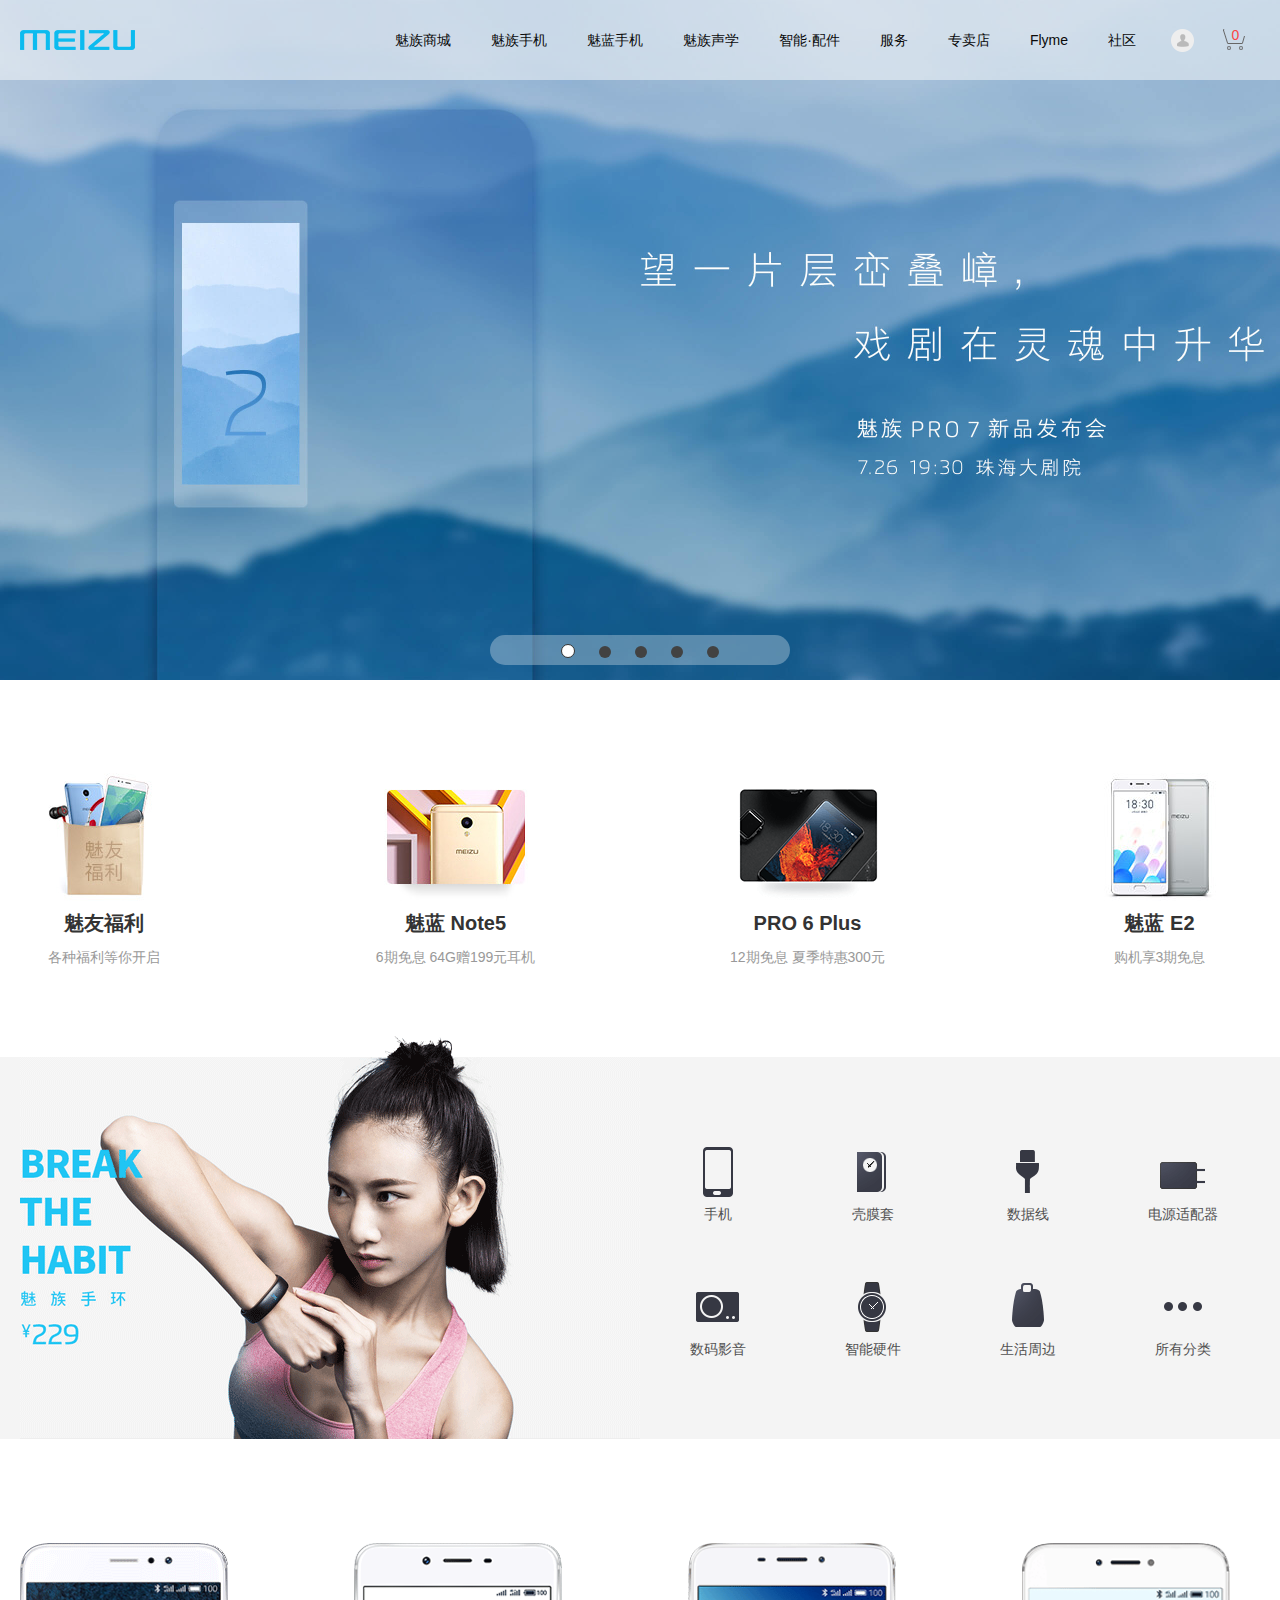
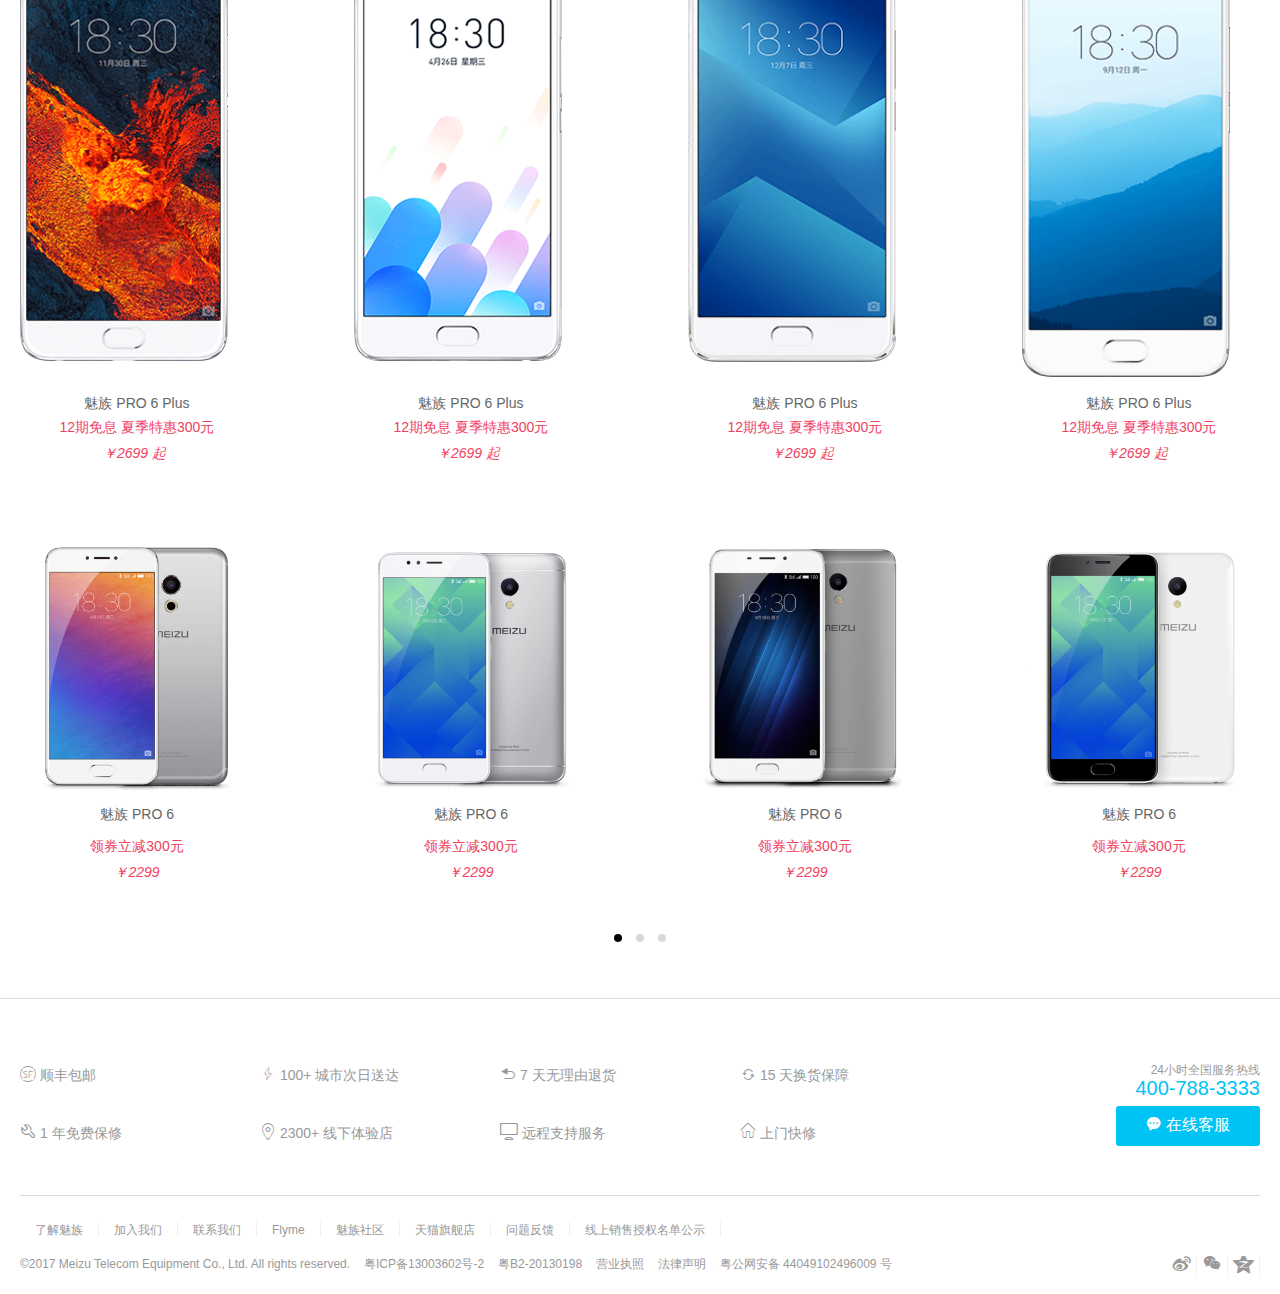
==== commit 6de00e5c: "Add files via upload" ====
--- a/index.html
+++ b/index.html
@@ -1,6 +1,7 @@
 <!DOCTYPE html>
 <html lang="en">
 <head>
+
   <meta charset="UTF-8">
   <meta http-equiv="X-UA-Compatible" content="ie=edge">
 
@@ -9,6 +10,11 @@
   <link rel="stylesheet" href="css/cssresets.css">
   <link rel="stylesheet" href="css/main.css">
   <link rel="stylesheet" href="iconfont/iconfont.css">
+  <script type="text/javascript">
+  if(/Android|webOS|iPhone|iPod|BlackBerry/i.test(navigator.userAgent)) {
+  window.location.href = "m-index.html";
+  }
+  </script>
 </head>
 <body>
 
@@ -704,40 +710,5 @@
 
 <script type="text/javascript" src="js/jquery.min.js"></script>
 <script type="text/javascript" src="js/main.js"></script>
-<script type="text/javascript">
-  $(function(){
-  var MobileUA = (function() {
-      var ua = navigator.userAgent.toLowerCase();
-
-      var mua = {
-          IOS: /ipod|iphone|ipad/.test(ua), //iOS
-          IPHONE: /iphone/.test(ua), //iPhone
-          IPAD: /ipad/.test(ua), //iPad
-          ANDROID: /android/.test(ua), //Android Device
-          WINDOWS: /windows/.test(ua), //Windows Device
-          TOUCH_DEVICE: ('ontouchstart' in window) || /touch/.test(ua), //Touch Device
-          MOBILE: /mobile/.test(ua), //Mobile Device (iPad)
-          ANDROID_TABLET: false, //Android Tablet
-          WINDOWS_TABLET: false, //Windows Tablet
-          TABLET: false, //Tablet (iPad, Android, Windows)
-          SMART_PHONE: false //Smart Phone (iPhone, Android)
-      };
-
-      mua.ANDROID_TABLET = mua.ANDROID && !mua.MOBILE;
-      mua.WINDOWS_TABLET = mua.WINDOWS && /tablet/.test(ua);
-      mua.TABLET = mua.IPAD || mua.ANDROID_TABLET || mua.WINDOWS_TABLET;
-      mua.SMART_PHONE = mua.MOBILE && !mua.TABLET;
-
-      return mua;
-  }());
-
-  //SmartPhone
-  if (MobileUA.SMART_PHONE) {
-      // 移动端链接地址
-
-      document.location.href = 'm-index.html';
-  }
-  });
-</script>
 </body>
 </html>
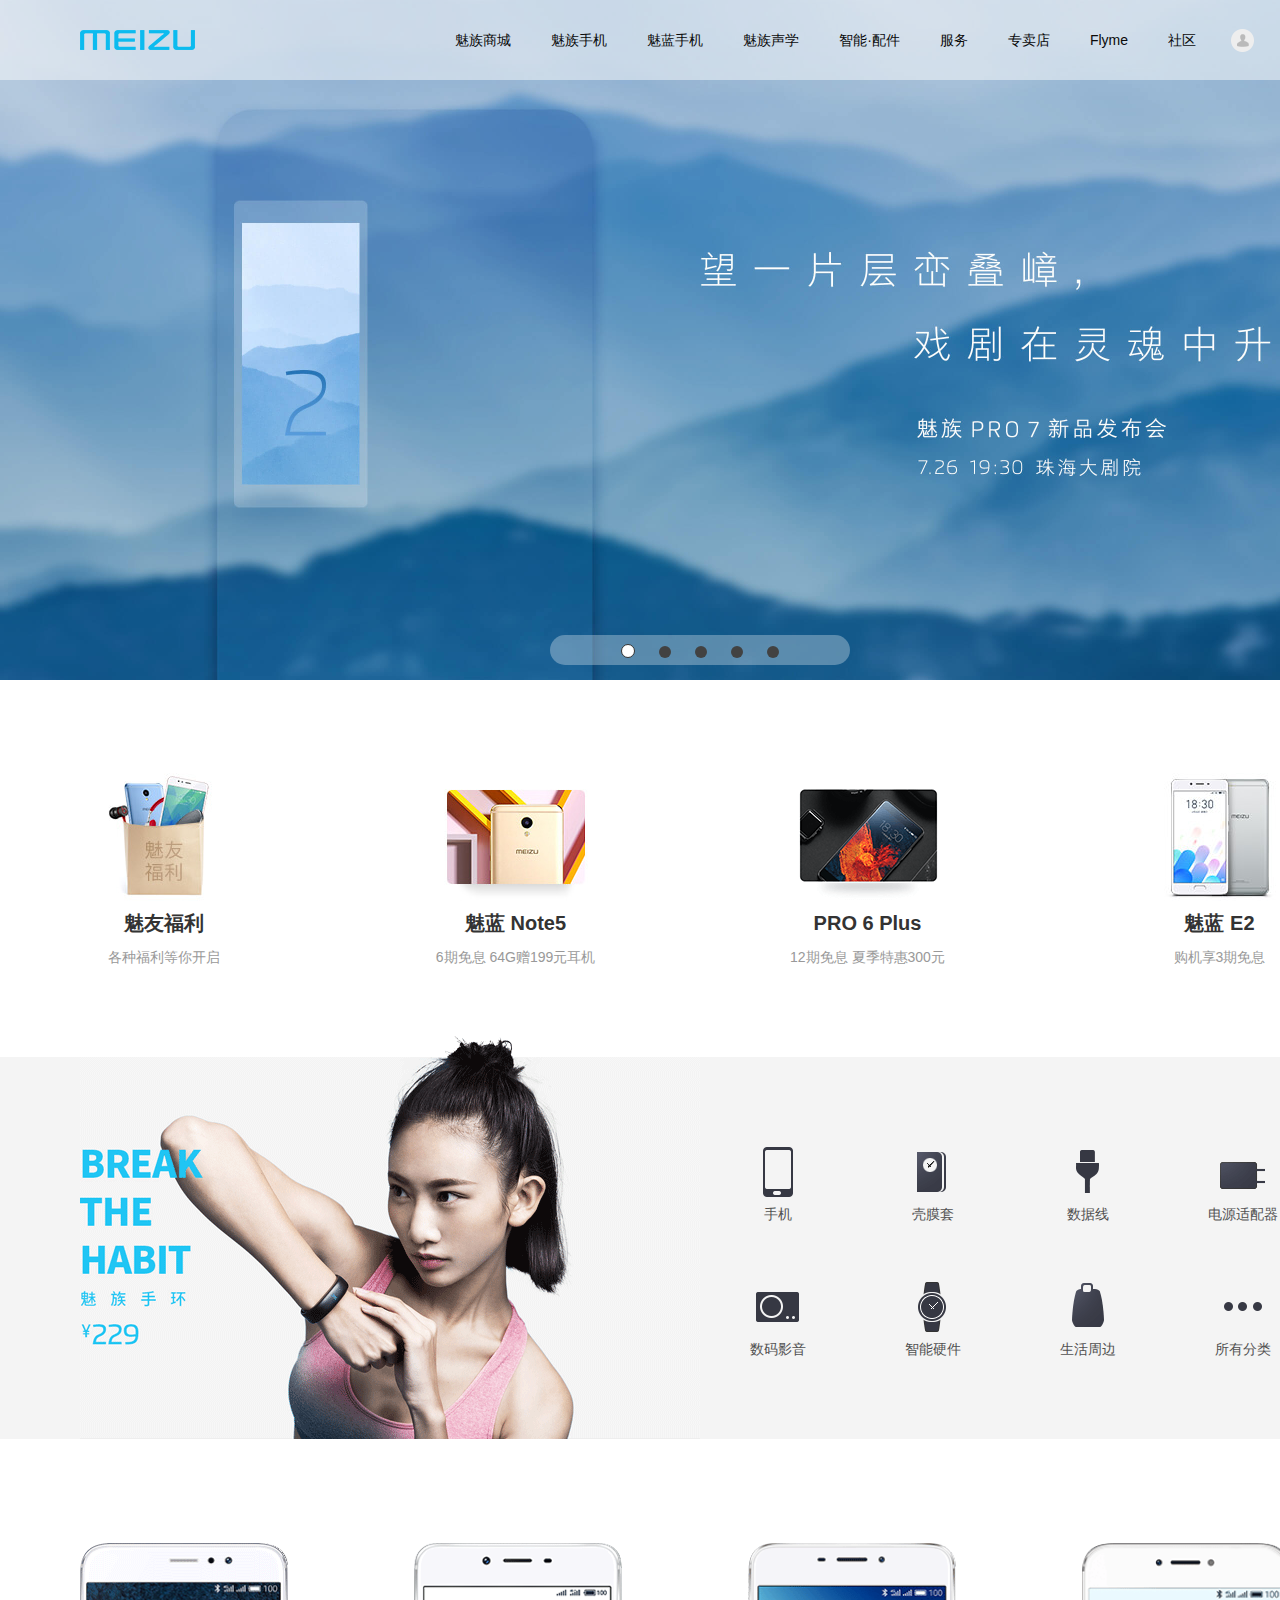
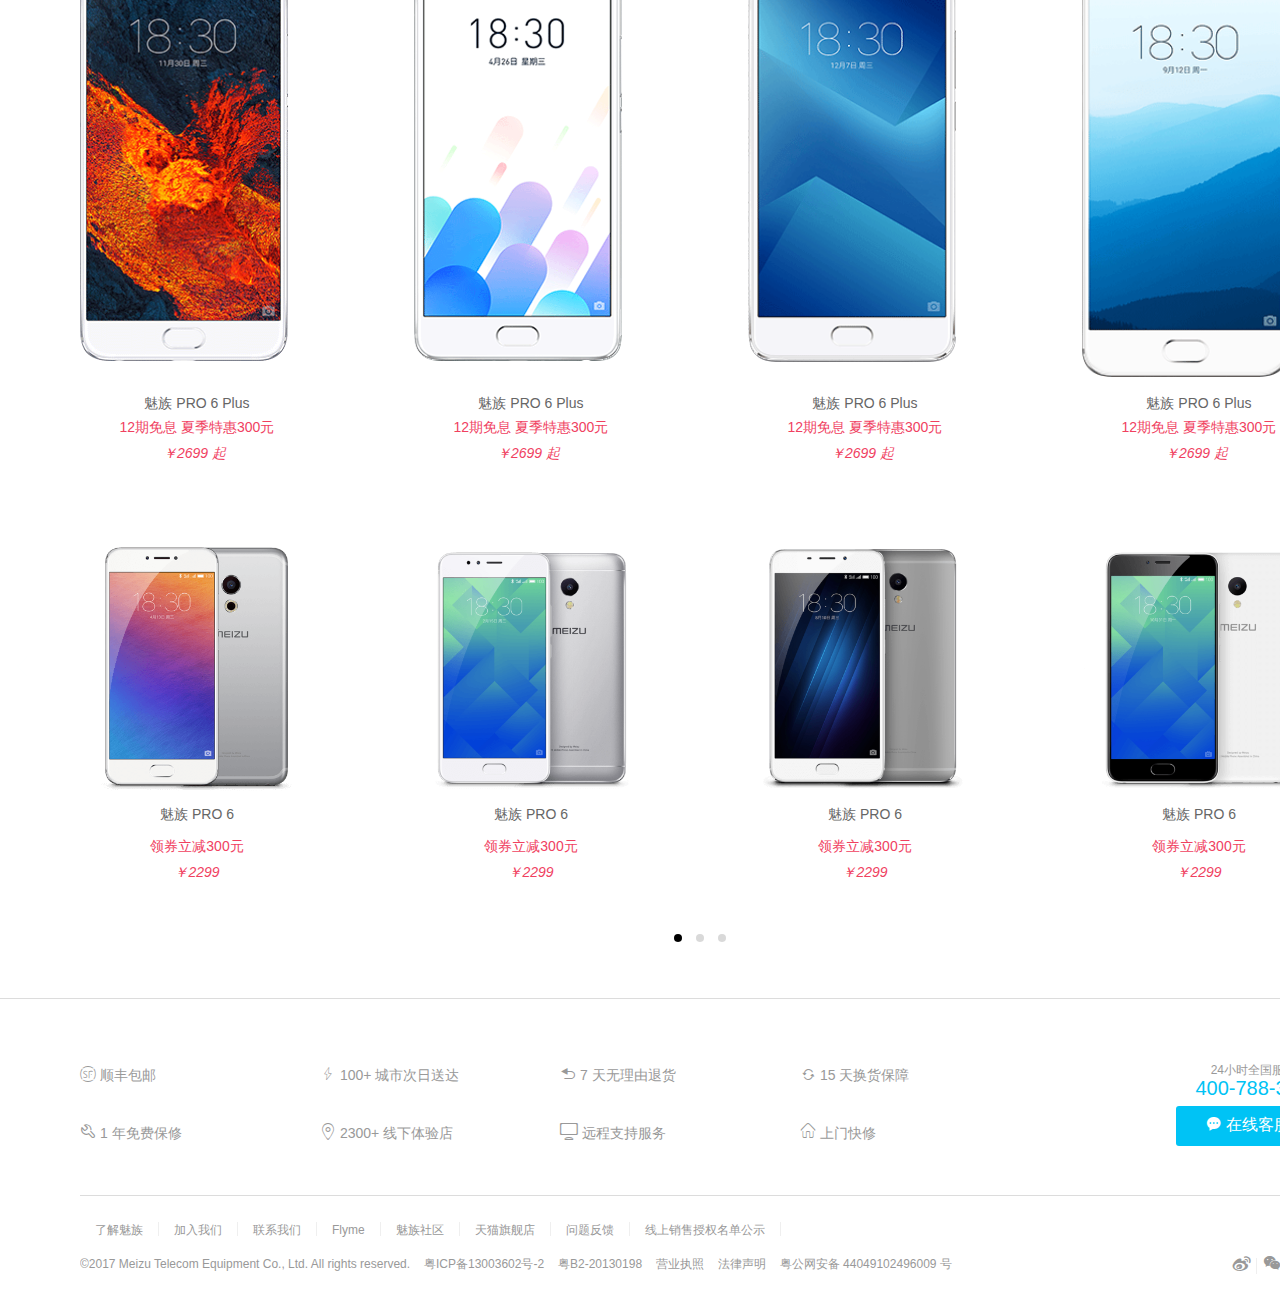
==== commit d166a01e: "Add files via upload" ====
--- a/index.html
+++ b/index.html
@@ -15,6 +15,7 @@
   window.location.href = "m-index.html";
   }
   </script>
+  <script src="js/prefixfree.min.js"></script>
 </head>
 <body>
 
--- a/css/main.css
+++ b/css/main.css
@@ -1,163 +1,818 @@
 /*=============== 暂时公共栏 ===============*/
-.hide{display: none;}
+
+.hide {
+  display: none;
+}
+body{
+  min-width: 1400px;
+}
 
 /*------------------ 导航和轮播图 ------------------*/
-#top{width: 100%;height: 680px;position: relative;}
+
+#top {
+  width: 100%;
+  height: 680px;
+  position: relative;
+}
+
 
 /*------------------ 轮 播 图 ------------------*/
-#top .banner{height: 680px;width: 100%;position: relative;overflow: hidden;}
-
-#top .banner .banner_window{width: 1920px;height: 680px;position: absolute;left: 50%;margin-left: -960px;z-index: 1;position: relative;overflow: hidden;}
-#top .banner .banner_window .banner_all {width: 11520px;height: 680px;position: absolute;top: 0;left: 0;}
-#top .banner .banner_window .banner_all .banner_img{width: 1920px;height: 680px;float: left;}
-#top .banner .banner_window .banner_all .banner_img0{background: url(../img/banner0.jpg) no-repeat;background-size:1920px 680px;}
-#top .banner .banner_window .banner_all .banner_img1{background: url(../img/banner1.jpg) no-repeat;background-size:1920px 680px;}
-#top .banner .banner_window .banner_all .banner_img2{background: url(../img/banner2.jpg) no-repeat;background-size:1920px 680px;}
-#top .banner .banner_window .banner_all .banner_img3{background: url(../img/banner3.jpg) no-repeat;background-size:1920px 680px;}
-#top .banner .banner_window .banner_all .banner_img4{background: url(../img/banner4.jpg) no-repeat;background-size:1920px 680px;}
-#top .banner .banner_window .banner_all .banner_img .banner_a{width: 1240px;height: 680px;margin: 0 auto;}
-#top .banner .banner_window .banner_all .banner_img .banner_a a{display: block;width: 1240px;height: 680px;}
+
+#top .banner {
+  height: 680px;
+  width: 100%;
+  position: relative;
+  overflow: hidden;
+}
+
+#top .banner .banner_window {
+  width: 1920px;
+  height: 680px;
+  position: absolute;
+  left: 50%;
+  margin-left: -960px;
+  z-index: 1;
+  position: relative;
+  overflow: hidden;
+}
+
+#top .banner .banner_window .banner_all {
+  width: 600%;
+  height: 680px;
+  position: absolute;
+  top: 0;
+  left: 0;
+}
+
+#top .banner .banner_window .banner_all .banner_img {
+  width: 1920px;
+  height: 680px;
+  float: left;
+}
+
+#top .banner .banner_window .banner_all .banner_img0 {
+  background: url(../img/banner0.jpg) no-repeat;
+  background-size: 1920px 680px;
+}
+
+#top .banner .banner_window .banner_all .banner_img1 {
+  background: url(../img/banner1.jpg) no-repeat;
+  background-size: 1920px 680px;
+}
+
+#top .banner .banner_window .banner_all .banner_img2 {
+  background: url(../img/banner2.jpg) no-repeat;
+  background-size: 1920px 680px;
+}
+
+#top .banner .banner_window .banner_all .banner_img3 {
+  background: url(../img/banner3.jpg) no-repeat;
+  background-size: 1920px 680px;
+}
+
+#top .banner .banner_window .banner_all .banner_img4 {
+  background: url(../img/banner4.jpg) no-repeat;
+  background-size: 1920px 680px;
+}
+
+#top .banner .banner_window .banner_all .banner_img .banner_a {
+  width: 1240px;
+  height: 680px;
+  margin: 0 auto;
+}
+
+#top .banner .banner_window .banner_all .banner_img .banner_a a {
+  display: block;
+  width: 1240px;
+  height: 680px;
+}
+
 
 /*------------------ 轮播图下面小圆点 ------------------*/
-#top .banner .banner_list{width: 300px;height: 30px;position: absolute;left: 50%;margin-left: -150px;z-index: 2;bottom: 15px;text-align: center;border-radius:20px;background-color: rgba(255, 255, 255, 0.3);}
-#top .banner .banner_list span{width: 12px;height: 12px;background: rgb(66, 66, 66);margin: 9px 10px;display: inline-block;border-radius:50%;cursor:pointer;}
+
+#top .banner .banner_list {
+  width: 300px;
+  height: 30px;
+  position: absolute;
+  left: 50%;
+  margin-left: -150px;
+  z-index: 2;
+  bottom: 15px;
+  text-align: center;
+  border-radius: 20px;
+  background-color: rgba(255, 255, 255, 0.3);
+}
+
+#top .banner .banner_list span {
+  width: 12px;
+  height: 12px;
+  background: rgb(66, 66, 66);
+  margin: 9px 10px;
+  display: inline-block;
+  border-radius: 50%;
+  cursor: pointer;
+}
+
 
 /*------------------ 导 航 栏 ------------------*/
-#top .nav{width: 100%;height: 80px;background-color: rgba(251, 251, 251, 0.50);z-index: 2;position: absolute;top: 0;}
-#top .nav .nav_center{width: 1240px;height: 80px;margin: 0 auto;position: relative;}
-#top .nav .nav_center .nc_logo{width: 115px;height: 80px;float: left;}
-#top .nav .nav_center .nc_logo a img{width: 115px;height: 20px;display: block;padding: 30px 0;}
-#top .nav .nav_center .nc_nav{height: 80px;float: right;}
-#top .nav .nav_center .nc_nav ul{height: 80px;}
-#top .nav .nav_center .nc_nav ul li{display: block;float: left;}
-#top .nav .nav_center .nc_nav ul li a{font-size: 14px;padding: 30px 20px;display: block;line-height: 20px;color: rgb(10, 10, 10);}
+
+#top .nav {
+  width: 100%;
+  height: 80px;
+  background-color: rgba(251, 251, 251, 0.50);
+  z-index: 2;
+  position: absolute;
+  top: 0;
+}
+
+#top .nav .nav_center {
+  width: 1240px;
+  height: 80px;
+  margin: 0 auto;
+  position: relative;
+}
+
+#top .nav .nav_center .nc_logo {
+  width: 115px;
+  height: 80px;
+  float: left;
+}
+
+#top .nav .nav_center .nc_logo a img {
+  width: 115px;
+  height: 20px;
+  display: block;
+  padding: 30px 0;
+}
+
+#top .nav .nav_center .nc_nav {
+  height: 80px;
+  float: right;
+}
+
+#top .nav .nav_center .nc_nav ul {
+  height: 80px;
+}
+
+#top .nav .nav_center .nc_nav ul li {
+  display: block;
+  float: left;
+}
+
+#top .nav .nav_center .nc_nav ul li a {
+  font-size: 14px;
+  padding: 30px 20px;
+  display: block;
+  line-height: 20px;
+  color: rgb(10, 10, 10);
+}
+
 
 /*------------------ 导航栏下拉隐藏------------------*/
-#top .nav .nav_center .nc_nav ul li .ncn_detail{width: 1920px;height: 135px;position: absolute;top: 80px;right: -340px;background: #fff;border-bottom: 1px solid rgb(221, 221, 221);}
-#top .nav .nav_center .nc_nav ul li .ncn_detail .ncnd_center{height: 135px;width: 1240px;margin: 0 auto;}
-#top .nav .nav_center .nc_nav ul li .ncn_detail .ncnd_center ul{height: 130px;width: 1240px;padding: 5px 0 0 0;}
-#top .nav .nav_center .nc_nav ul li .ncn_detail .ncnd_center ul li{width: 140px;height: 130px;text-align: center;}
-#top .nav .nav_center .nc_nav ul li .ncn_detail .ncnd_center ul li a{width: 136px;height: 125px;padding:0 2px 5px;display: block;}
-#top .nav .nav_center .nc_nav ul li .ncn_detail .ncnd_center ul li a img{width: 65px;height: 85px;display: block;margin: 0 auto;}
-#top .nav .nav_center .nc_nav ul li .ncn_detail .ncnd_center ul li a span{font-size: 12px;margin-top: 10px;display: block;}
+
+#top .nav .nav_center .nc_nav ul li .ncn_detail {
+  width: 1920px;
+  height: 135px;
+  position: absolute;
+  top: 80px;
+  right: -340px;
+  background: #fff;
+  border-bottom: 1px solid rgb(221, 221, 221);
+}
+
+#top .nav .nav_center .nc_nav ul li .ncn_detail .ncnd_center {
+  height: 135px;
+  width: 1240px;
+  margin: 0 auto;
+}
+
+#top .nav .nav_center .nc_nav ul li .ncn_detail .ncnd_center ul {
+  height: 130px;
+  width: 1240px;
+  padding: 5px 0 0 0;
+}
+
+#top .nav .nav_center .nc_nav ul li .ncn_detail .ncnd_center ul li {
+  width: 140px;
+  height: 130px;
+  text-align: center;
+}
+
+#top .nav .nav_center .nc_nav ul li .ncn_detail .ncnd_center ul li a {
+  width: 136px;
+  height: 125px;
+  padding: 0 2px 5px;
+  display: block;
+}
+
+#top .nav .nav_center .nc_nav ul li .ncn_detail .ncnd_center ul li a img {
+  width: 65px;
+  height: 85px;
+  display: block;
+  margin: 0 auto;
+}
+
+#top .nav .nav_center .nc_nav ul li .ncn_detail .ncnd_center ul li a span {
+  font-size: 12px;
+  margin-top: 10px;
+  display: block;
+}
+
 
 /*------------------ 我的详情 ------------------*/
-#top .nav .nav_center .nc_mine{float: right;background: url(../img/nc_mine.png) no-repeat center;height: 80px;width: 52px;position: relative;}
-#top .nav .nav_center .nc_mine>a{height: 80px;width: 52px;display: block;}
-#top .nav .nav_center .nc_mine ul{width: 98px;height: 147px;position: absolute;top: 65px;right: -23px;background: #fff;border-radius:10px;text-align: center;}
-#top .nav .nav_center .nc_mine ul li{display: block;margin: 15px auto;line-height: 18px;}
-#top .nav .nav_center .nc_mine ul li a{font-size: 12px;color: #666;}
+
+#top .nav .nav_center .nc_mine {
+  float: right;
+  background: url(../img/nc_mine.png) no-repeat center;
+  height: 80px;
+  width: 52px;
+  position: relative;
+}
+
+#top .nav .nav_center .nc_mine>a {
+  height: 80px;
+  width: 52px;
+  display: block;
+}
+
+#top .nav .nav_center .nc_mine ul {
+  width: 98px;
+  height: 147px;
+  position: absolute;
+  top: 65px;
+  right: -23px;
+  background: #fff;
+  border-radius: 10px;
+  text-align: center;
+}
+
+#top .nav .nav_center .nc_mine ul li {
+  display: block;
+  margin: 15px auto;
+  line-height: 18px;
+}
+
+#top .nav .nav_center .nc_mine ul li a {
+  font-size: 12px;
+  color: #666;
+}
+
 
 /*------------------ 购物车 ------------------*/
-#top .nav .nav_center .nc_cart{float: right;background: url(../img/nc_cart.png) no-repeat center;height: 80px;width: 52px;position: relative;}
-#top .nav .nav_center .nc_cart a{height: 80px;width: 52px;display: block;}
-#top .nav .nav_center .nc_cart a em{color: rgb(252, 67, 67);position: absolute;left: 45%;top: 35%;font-style: normal;}
-#top .nav .nav_center .nc_cart .ncc_store{width: 318px;height: 120px;position: absolute;top: 65px;right: 0;z-index: 2;background: #fff;border-radius:10px;}
-#top .nav .nav_center .nc_cart .ncc_store .nccs_center{line-height: 120px;text-align: center;}
-#top .nav .nav_center .nc_cart .ncc_store .nccs_center .nccsc_back{background: url(../img/nc_cart1.png) no-repeat center;height: 42px;width: 47px;display: inline-block;margin-right: 15px;vertical-align: middle;}
-#top .nav .nav_center .nc_cart .ncc_store .nccs_center .nccsc_words{display: inline-block;font-size: 12px;color: #999;line-height: 20px;vertical-align: middle;text-align: left;}
+
+#top .nav .nav_center .nc_cart {
+  float: right;
+  background: url(../img/nc_cart.png) no-repeat center;
+  height: 80px;
+  width: 52px;
+  position: relative;
+}
+
+#top .nav .nav_center .nc_cart a {
+  height: 80px;
+  width: 52px;
+  display: block;
+}
+
+#top .nav .nav_center .nc_cart a em {
+  color: rgb(252, 67, 67);
+  position: absolute;
+  left: 45%;
+  top: 35%;
+  font-style: normal;
+}
+
+#top .nav .nav_center .nc_cart .ncc_store {
+  width: 318px;
+  height: 120px;
+  position: absolute;
+  top: 65px;
+  right: 0;
+  z-index: 2;
+  background: #fff;
+  border-radius: 10px;
+}
+
+#top .nav .nav_center .nc_cart .ncc_store .nccs_center {
+  line-height: 120px;
+  text-align: center;
+}
+
+#top .nav .nav_center .nc_cart .ncc_store .nccs_center .nccsc_back {
+  background: url(../img/nc_cart1.png) no-repeat center;
+  height: 42px;
+  width: 47px;
+  display: inline-block;
+  margin-right: 15px;
+  vertical-align: middle;
+}
+
+#top .nav .nav_center .nc_cart .ncc_store .nccs_center .nccsc_words {
+  display: inline-block;
+  font-size: 12px;
+  color: #999;
+  line-height: 20px;
+  vertical-align: middle;
+  text-align: left;
+}
+
 
 /*------------------ 下拉固定顶端导航栏 ------------------*/
-#top .hidenav{width: 100%;height: 70px;position: absolute;top: 0;z-index: 999;background: #fff;position: fixed;top: 0;}
-#top .hidenav .hidenav_nav{width: 1240px;height: 70px;margin: 0 auto;}
-#top .hidenav .hidenav_nav ul{width: 1204px;height: 70px;}
-#top .hidenav .hidenav_nav ul li{line-height: 70px;height: 70px;margin-right: 46px;float: left;position: relative;}
-#top .hidenav .hidenav_nav ul li a{font-size: 14px;line-height: 70px;color: #333;}
-#top .hidenav .hidenav_nav ul li i{height: 2px;width: 100%;background: #fff;position: absolute;left: 0;bottom: 15px;}
+
+#top .hidenav {
+  width: 100%;
+  height: 70px;
+  position: absolute;
+  top: 0;
+  z-index: 999;
+  background: #fff;
+  position: fixed;
+  top: 0;
+}
+
+#top .hidenav .hidenav_nav {
+  width: 1240px;
+  height: 70px;
+  margin: 0 auto;
+}
+
+#top .hidenav .hidenav_nav ul {
+  width: 1204px;
+  height: 70px;
+}
+
+#top .hidenav .hidenav_nav ul li {
+  line-height: 70px;
+  height: 70px;
+  margin-right: 46px;
+  float: left;
+  position: relative;
+}
+
+#top .hidenav .hidenav_nav ul li a {
+  font-size: 14px;
+  line-height: 70px;
+  color: #333;
+}
+
+#top .hidenav .hidenav_nav ul li i {
+  height: 2px;
+  width: 100%;
+  background: #fff;
+  position: absolute;
+  left: 0;
+  bottom: 15px;
+}
+
 
 /*------------------ top：hover字体变色 ------------------*/
-#top .nav .nav_center .nc_mine>ul>li>a:hover{color: #00c3f5;}
-#top .nav .nav_center .nc_nav>ul>li>a:hover{color: #00c3f5;}
-
-
-
-
-
-
-
+
+#top .nav .nav_center .nc_mine>ul>li>a:hover {
+  color: #00c3f5;
+}
+
+#top .nav .nav_center .nc_nav>ul>li>a:hover {
+  color: #00c3f5;
+}
 
 
 /*------------------ 中间部分container ------------------*/
-#container{width: 100%;position: relative;background: #f4f4f4;}
-#container .c_ad{width: 100%;height: 377px;background: #fff;}
-#container .c_ad .cad_wrapper{width: 1240px;height: 300px;margin: 0 auto;padding-top: 77px;}
-#container .c_ad .cad_wrapper .cadw_window{width: 1240px;height: 300px;}
-#container .c_ad .cad_wrapper .cadw_window .cadww_col{float: left;margin-right: 185px;width: 167px;height: 300px;}
-#container .c_ad .cad_wrapper .cadw_window .no_cadww_col{margin-right: 0;}
-#container .c_ad .cad_wrapper .cadw_window .cadww_col a{width: 167px;height: 300px;display: block;text-align: center;}
-#container .c_ad .cad_wrapper .cadw_window .cadww_col a img{width: 160px;height: 160px;}
-#container .c_ad .cad_wrapper .cadw_window .cadww_col a h4{color: #333;width: 167px;height: 28.5px;margin: -6px 0 8px;font-size: 20px;}
-#container .c_ad .cad_wrapper .cadw_window .cadww_col a span{color: #999;white-space: nowrap;}
-
-#container .c_accessory{width: 1240px;height: 382px;margin: 0 auto;background: #f4f4f4;}
-#container .c_accessory .ca_left{float: left;position: relative;width: 50%;height: 382px;}
-#container .c_accessory .ca_left a{position: absolute;bottom: 0;left: 0;width: 100%;height: 410px;display: block;}
-#container .c_accessory .ca_right{float: right;width: 50%;height: 382px;}
-#container .c_accessory .ca_right ul{padding-top: 90px;width: 100%;height: 292px;}
-#container .c_accessory .ca_right ul li{height: 135px;width: 25%;float: left;text-align: center;}
-#container .c_accessory .ca_right ul li a{width: 80px;margin: 0 auto;display: block;}
-#container .c_accessory .ca_right ul li a img{width: 50px;height: 50px;display: block;margin: 0 auto 10px;}
-#container .c_accessory .ca_right ul li a span{color: #515151;}
-
-#container .c_static_phone{padding-top: 104px;background: #fff;}
-#container .c_static_phone ul{width: 1240px;height: 520px;margin: 0 auto;}
-#container .c_static_phone ul li{float: left;text-align: center;}
-#container .c_static_phone ul li a{width: 234px;float: left;position: relative;margin-right: 100px;}
-#container .c_static_phone ul li .cs_no_margin{margin-right: 0;}
-#container .c_static_phone ul li a img{width: 208px;position: absolute;left: 0;top: 0;}
-#container .c_static_phone ul li a>span{line-height: 20px;color: #666;font-size: 14px;padding-top: 450px;display: block;}
-#container .c_static_phone ul li a span span{display: block;margin-bottom: 4px;}
-#container .c_static_phone ul li a span .cs_color{color: #f0415f;}
-#container .c_static_phone ul li a span em{display: block;padding-top: 2px;color: #f0415f;text-indent: -5px;}
-
-#container .c_rotation_phone{background: #fff;padding: 65px 0 50px;position: relative;width: 100%;height: 420px;}
-#container .c_rotation_phone .cr_main{width: 1240px;margin: 0 auto;position: relative;height: 360px;}
-#container .c_rotation_phone .cr_main .crm_window{width: 1240px;height: 360px;margin: 0 auto;overflow: hidden;position: absolute;}
-#container .c_rotation_phone .cr_main .crm_window .crmw_all{width: 3720px;height: 360px;position: relative;}
-#container .c_rotation_phone .cr_main .crm_window .crmw_all .crmwa_index{width: 1240px;height: 360px;text-align: center;float: left;}
-#container .c_rotation_phone .cr_main .crm_window .crmw_all .crmwa_index a{width: 234px;margin-right: 100px;display: block;float: left;}
-#container .c_rotation_phone .cr_main .crm_window .crmw_all .crmwa_index .crmwai_no_margin{margin: 0;}
-#container .c_rotation_phone .cr_main .crm_window .crmw_all .crmwa_index a .crmwai_img{width: 200px;height: 260px;margin: 0 auto;position: relative;}
-#container .c_rotation_phone .cr_main .crm_window .crmw_all .crmwa_index a .crmwai_img img{width: 280px;position: absolute;top: -6px;margin-left: -140px;left: 50%;}
-#container .c_rotation_phone .cr_main .crm_window .crmw_all .crmwa_index a span{line-height: 20px;color: #666;font-size: 14px;padding-top: 8px;display: block;}
-#container .c_rotation_phone .cr_main .crm_window .crmw_all .crmwa_index a span span{margin-bottom: 4px;display: block;}
-#container .c_rotation_phone .cr_main .crm_window .crmw_all .crmwa_index a span .crmwai_color{color: #f0415f;}
-#container .c_rotation_phone .cr_main .crm_window .crmw_all .crmwa_index a span em{display: block;padding-top: 2px;color: #f0415f;}
-#container .c_rotation_phone .cr_list{margin-top: 42px;text-align: center;}
-#container .c_rotation_phone .cr_list span{width: 8px;height: 8px;border-radius: 50%;margin: 0 5px;background: #d9d9d9;display: inline-block;    cursor: pointer;}
-#container .c_rotation_phone .cr_main .crm_btn{position: absolute;width: 60px;height: 60px;top: 108px;background: rgba(0,0,0,0);border-radius: 50%;transition: background .3s,opacity .3s;}
-#container .c_rotation_phone .cr_main .crm_left{left: -90px;}
-#container .c_rotation_phone .cr_main .crm_right{right: -82px;}
-#container .c_rotation_phone .cr_main .crm_btn img{width: 100%;}
-
-#container .c_rotation_phone .cr_main:hover .crm_btn{background: rgba(0,0,0,.2);}
-#container .c_rotation_phone .cr_main .crm_btn:hover {background: rgba(0,0,0,.8);}
-
-
-
-
-
-
-
-#footer{width: 100%;background: #fff;border-top: 1px solid #dcdcdc;}
-#footer>div{width: 1240px;margin: 0 auto;}
-#footer>div .f_top{border-bottom: 1px solid #dcdcdc;height: 196px;}
-#footer>div .f_top .ft_left{display: block;float: left;width: 960px;margin: 60px 0 16px;}
-#footer>div .f_top .ft_left li{display: block;float: left;width: 240px;margin-bottom: 27px;line-height: 30px;}
-#footer>div .f_top .ft_left li a{color: #999;font-size: 14px;}
-#footer>div .f_top .ft_right{float: right;margin-top: 65px;text-align: right;}
-#footer>div .f_top .ft_right p{color: #999;display: block;margin-bottom: 2px;font-size: 12px;}
-#footer>div .f_top .ft_right .ftr_phone{color: #00c3f5;margin-bottom: 8px;font-size: 20px;display: block;}
-#footer>div .f_top .ft_right p a{display: inline-block;width: 144px;height: 40px;color: #fff;font-size: 16px;border-radius: 3px;background-color: #00c3f5;line-height: 36px;text-align: center;}
-#footer>div .f_top .ft_right p a span{font-size: 16px;}
-
-#footer>div .f_bottom>ul{margin: 26px 0 18px;display: block;height: 16px;}
-#footer>div .f_bottom>ul li{display: block;float: left;border-right: 1px solid #efefef;}
-#footer>div .f_bottom>ul li a{color: #999;padding: 0 15px;font-size: 12px;}
-#footer>div .f_bottom div{width: 1240px;height: 20px;overflow: hidden;margin-bottom: 18px;}
-#footer>div .f_bottom div span{float: left;display: block;}
-#footer>div .f_bottom div span a{font-size: 12px;margin-right: 10px;height: 20px;color: #999;}
-#footer>div .f_bottom div>ul{display: block;float: right;height: 20px;}
-#footer>div .f_bottom div>ul li{display: block;float: left;line-height: 20px;}
-#footer>div .f_bottom div>ul li a{padding: 0 5px;border-right: 1px solid #efefef;line-height: 10px;}
-#footer>div .f_bottom div>ul li a i{color: #999;font-size: 20px;}
+
+#container {
+  width: 100%;
+  position: relative;
+  background: #f4f4f4;
+}
+
+#container .c_ad {
+  width: 100%;
+  height: 377px;
+  background: #fff;
+}
+
+#container .c_ad .cad_wrapper {
+  width: 1240px;
+  height: 300px;
+  margin: 0 auto;
+  padding-top: 77px;
+}
+
+#container .c_ad .cad_wrapper .cadw_window {
+  width: 1240px;
+  height: 300px;
+}
+
+#container .c_ad .cad_wrapper .cadw_window .cadww_col {
+  float: left;
+  margin-right: 185px;
+  width: 167px;
+  height: 300px;
+}
+
+#container .c_ad .cad_wrapper .cadw_window .no_cadww_col {
+  margin-right: 0;
+}
+
+#container .c_ad .cad_wrapper .cadw_window .cadww_col a {
+  width: 167px;
+  height: 300px;
+  display: block;
+  text-align: center;
+}
+
+#container .c_ad .cad_wrapper .cadw_window .cadww_col a img {
+  width: 160px;
+  height: 160px;
+}
+
+#container .c_ad .cad_wrapper .cadw_window .cadww_col a h4 {
+  color: #333;
+  width: 167px;
+  height: 28.5px;
+  margin: -6px 0 8px;
+  font-size: 20px;
+}
+
+#container .c_ad .cad_wrapper .cadw_window .cadww_col a span {
+  color: #999;
+  white-space: nowrap;
+}
+
+#container .c_accessory {
+  width: 1240px;
+  height: 382px;
+  margin: 0 auto;
+  background: #f4f4f4;
+}
+
+#container .c_accessory .ca_left {
+  float: left;
+  position: relative;
+  width: 50%;
+  height: 382px;
+}
+
+#container .c_accessory .ca_left a {
+  position: absolute;
+  bottom: 0;
+  left: 0;
+  width: 100%;
+  height: 410px;
+  display: block;
+}
+
+#container .c_accessory .ca_right {
+  float: right;
+  width: 50%;
+  height: 382px;
+}
+
+#container .c_accessory .ca_right ul {
+  padding-top: 90px;
+  width: 100%;
+  height: 292px;
+}
+
+#container .c_accessory .ca_right ul li {
+  height: 135px;
+  width: 25%;
+  float: left;
+  text-align: center;
+}
+
+#container .c_accessory .ca_right ul li a {
+  width: 80px;
+  margin: 0 auto;
+  display: block;
+}
+
+#container .c_accessory .ca_right ul li a img {
+  width: 50px;
+  height: 50px;
+  display: block;
+  margin: 0 auto 10px;
+}
+
+#container .c_accessory .ca_right ul li a span {
+  color: #515151;
+}
+
+#container .c_static_phone {
+  padding-top: 104px;
+  background: #fff;
+}
+
+#container .c_static_phone ul {
+  width: 1240px;
+  height: 520px;
+  margin: 0 auto;
+}
+
+#container .c_static_phone ul li {
+  float: left;
+  text-align: center;
+}
+
+#container .c_static_phone ul li a {
+  width: 234px;
+  float: left;
+  position: relative;
+  margin-right: 100px;
+}
+
+#container .c_static_phone ul li .cs_no_margin {
+  margin-right: 0;
+}
+
+#container .c_static_phone ul li a img {
+  width: 208px;
+  position: absolute;
+  left: 0;
+  top: 0;
+}
+
+#container .c_static_phone ul li a>span {
+  line-height: 20px;
+  color: #666;
+  font-size: 14px;
+  padding-top: 450px;
+  display: block;
+}
+
+#container .c_static_phone ul li a span span {
+  display: block;
+  margin-bottom: 4px;
+}
+
+#container .c_static_phone ul li a span .cs_color {
+  color: #f0415f;
+}
+
+#container .c_static_phone ul li a span em {
+  display: block;
+  padding-top: 2px;
+  color: #f0415f;
+  text-indent: -5px;
+}
+
+#container .c_rotation_phone {
+  background: #fff;
+  padding: 65px 0 50px;
+  position: relative;
+  width: 100%;
+  height: 420px;
+}
+
+#container .c_rotation_phone .cr_main {
+  width: 1240px;
+  margin: 0 auto;
+  position: relative;
+  height: 360px;
+}
+
+#container .c_rotation_phone .cr_main .crm_window {
+  width: 1240px;
+  height: 360px;
+  margin: 0 auto;
+  overflow: hidden;
+  position: absolute;
+}
+
+#container .c_rotation_phone .cr_main .crm_window .crmw_all {
+  width: 3720px;
+  height: 360px;
+  position: relative;
+}
+
+#container .c_rotation_phone .cr_main .crm_window .crmw_all .crmwa_index {
+  width: 1240px;
+  height: 360px;
+  text-align: center;
+  float: left;
+}
+
+#container .c_rotation_phone .cr_main .crm_window .crmw_all .crmwa_index a {
+  width: 234px;
+  margin-right: 100px;
+  display: block;
+  float: left;
+}
+
+#container .c_rotation_phone .cr_main .crm_window .crmw_all .crmwa_index .crmwai_no_margin {
+  margin: 0;
+}
+
+#container .c_rotation_phone .cr_main .crm_window .crmw_all .crmwa_index a .crmwai_img {
+  width: 200px;
+  height: 260px;
+  margin: 0 auto;
+  position: relative;
+}
+
+#container .c_rotation_phone .cr_main .crm_window .crmw_all .crmwa_index a .crmwai_img img {
+  width: 280px;
+  position: absolute;
+  top: -6px;
+  margin-left: -140px;
+  left: 50%;
+}
+
+#container .c_rotation_phone .cr_main .crm_window .crmw_all .crmwa_index a span {
+  line-height: 20px;
+  color: #666;
+  font-size: 14px;
+  padding-top: 8px;
+  display: block;
+}
+
+#container .c_rotation_phone .cr_main .crm_window .crmw_all .crmwa_index a span span {
+  margin-bottom: 4px;
+  display: block;
+}
+
+#container .c_rotation_phone .cr_main .crm_window .crmw_all .crmwa_index a span .crmwai_color {
+  color: #f0415f;
+}
+
+#container .c_rotation_phone .cr_main .crm_window .crmw_all .crmwa_index a span em {
+  display: block;
+  padding-top: 2px;
+  color: #f0415f;
+}
+
+#container .c_rotation_phone .cr_list {
+  margin-top: 42px;
+  text-align: center;
+}
+
+#container .c_rotation_phone .cr_list span {
+  width: 8px;
+  height: 8px;
+  border-radius: 50%;
+  margin: 0 5px;
+  background: #d9d9d9;
+  display: inline-block;
+  cursor: pointer;
+}
+
+#container .c_rotation_phone .cr_main .crm_btn {
+  position: absolute;
+  width: 60px;
+  height: 60px;
+  top: 108px;
+  background: rgba(0, 0, 0, 0);
+  border-radius: 50%;
+  transition: background .3s, opacity .3s;
+}
+
+#container .c_rotation_phone .cr_main .crm_left {
+  left: -90px;
+}
+
+#container .c_rotation_phone .cr_main .crm_right {
+  right: -82px;
+}
+
+#container .c_rotation_phone .cr_main .crm_btn img {
+  width: 100%;
+}
+
+#container .c_rotation_phone .cr_main:hover .crm_btn {
+  background: rgba(0, 0, 0, .2);
+}
+
+#container .c_rotation_phone .cr_main .crm_btn:hover {
+  background: rgba(0, 0, 0, .8);
+}
+
+#footer {
+  width: 100%;
+  background: #fff;
+  border-top: 1px solid #dcdcdc;
+}
+
+#footer>div {
+  width: 1240px;
+  margin: 0 auto;
+}
+
+#footer>div .f_top {
+  border-bottom: 1px solid #dcdcdc;
+  height: 196px;
+}
+
+#footer>div .f_top .ft_left {
+  display: block;
+  float: left;
+  width: 960px;
+  margin: 60px 0 16px;
+}
+
+#footer>div .f_top .ft_left li {
+  display: block;
+  float: left;
+  width: 240px;
+  margin-bottom: 27px;
+  line-height: 30px;
+}
+
+#footer>div .f_top .ft_left li a {
+  color: #999;
+  font-size: 14px;
+}
+
+#footer>div .f_top .ft_right {
+  float: right;
+  margin-top: 65px;
+  text-align: right;
+}
+
+#footer>div .f_top .ft_right p {
+  color: #999;
+  display: block;
+  margin-bottom: 2px;
+  font-size: 12px;
+}
+
+#footer>div .f_top .ft_right .ftr_phone {
+  color: #00c3f5;
+  margin-bottom: 8px;
+  font-size: 20px;
+  display: block;
+}
+
+#footer>div .f_top .ft_right p a {
+  display: inline-block;
+  width: 144px;
+  height: 40px;
+  color: #fff;
+  font-size: 16px;
+  border-radius: 3px;
+  background-color: #00c3f5;
+  line-height: 36px;
+  text-align: center;
+}
+
+#footer>div .f_top .ft_right p a span {
+  font-size: 16px;
+}
+
+#footer>div .f_bottom>ul {
+  margin: 26px 0 18px;
+  display: block;
+  height: 16px;
+}
+
+#footer>div .f_bottom>ul li {
+  display: block;
+  float: left;
+  border-right: 1px solid #efefef;
+}
+
+#footer>div .f_bottom>ul li a {
+  color: #999;
+  padding: 0 15px;
+  font-size: 12px;
+}
+
+#footer>div .f_bottom div {
+  width: 1240px;
+  height: 20px;
+  overflow: hidden;
+  margin-bottom: 18px;
+}
+
+#footer>div .f_bottom div span {
+  float: left;
+  display: block;
+}
+
+#footer>div .f_bottom div span a {
+  font-size: 12px;
+  margin-right: 10px;
+  height: 20px;
+  color: #999;
+}
+
+#footer>div .f_bottom div>ul {
+  display: block;
+  float: right;
+  height: 20px;
+}
+
+#footer>div .f_bottom div>ul li {
+  display: block;
+  float: left;
+  line-height: 20px;
+}
+
+#footer>div .f_bottom div>ul li a {
+  padding: 0 5px;
+  border-right: 1px solid #efefef;
+  line-height: 10px;
+}
+
+#footer>div .f_bottom div>ul li a i {
+  color: #999;
+  font-size: 20px;
+}
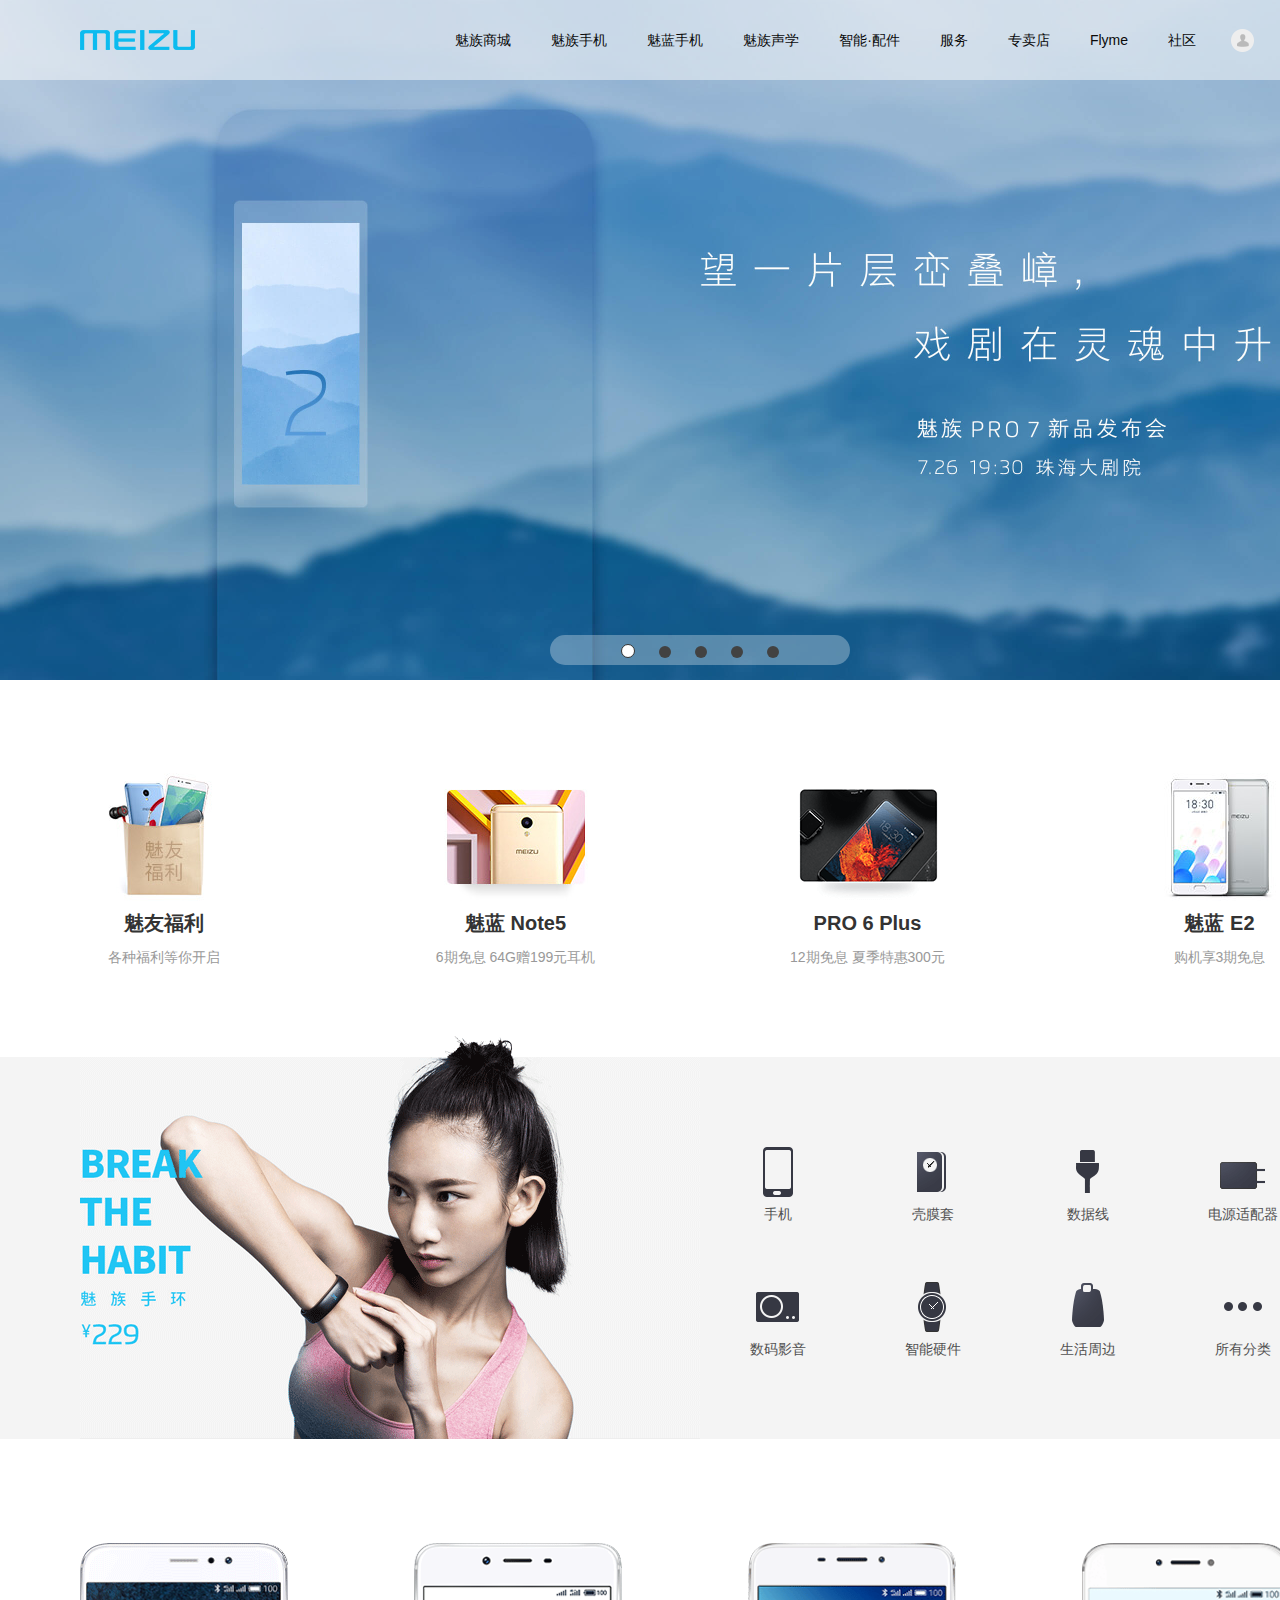
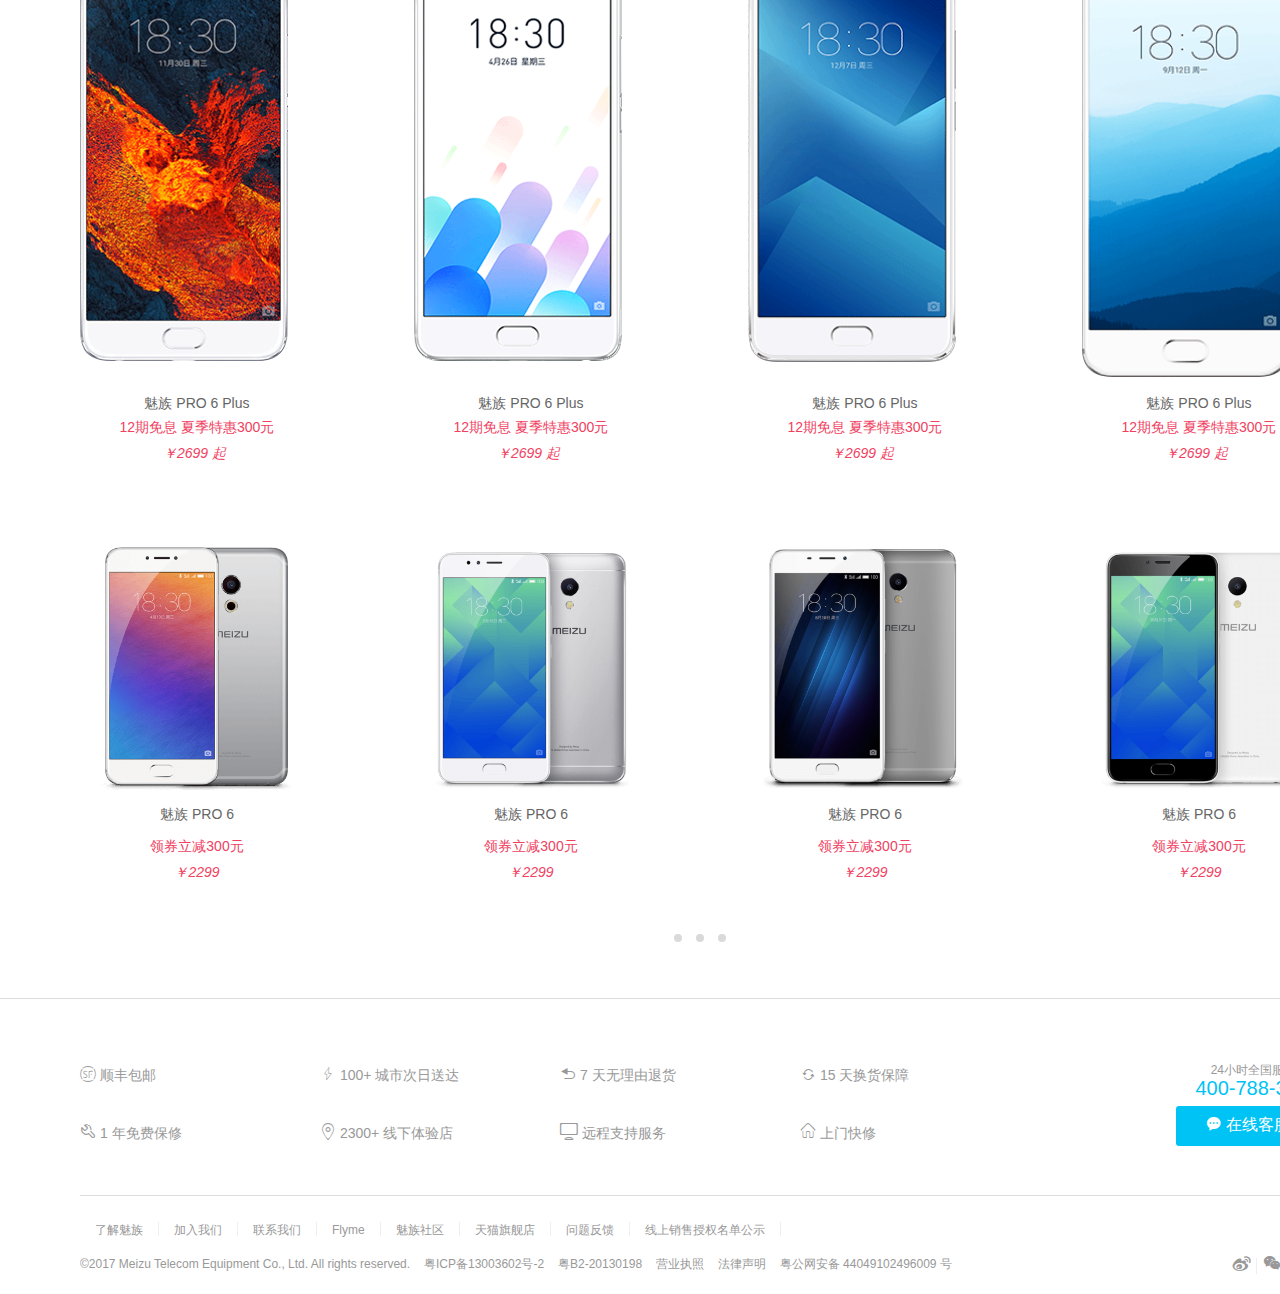
==== commit a60757ed: "Add files via upload" ====
--- a/index.html
+++ b/index.html
@@ -26,32 +26,32 @@
         <div class="banner_all">
           <div class="banner_img banner_img0">
             <div class="banner_a">
-              <a href="#"></a>
+              <a href="Details.html"></a>
             </div>
           </div>
           <div class="banner_img banner_img1">
             <div class="banner_a">
-              <a href="#"></a>
+              <a href="Details.html"></a>
             </div>
           </div>
           <div class="banner_img banner_img2">
             <div class="banner_a">
-              <a href="#"></a>
+              <a href="Details.html"></a>
             </div>
           </div>
           <div class="banner_img banner_img3">
             <div class="banner_a">
-              <a href="#"></a>
+              <a href="Details.html"></a>
             </div>
           </div>
           <div class="banner_img banner_img4">
             <div class="banner_a">
-              <a href="#"></a>
+              <a href="Details.html"></a>
             </div>
           </div>
           <div class="banner_img banner_img0">
             <div class="banner_a">
-              <a href="#"></a>
+              <a href="Details.html"></a>
             </div>
           </div>
         </div>
@@ -313,28 +313,28 @@
       <div class="cad_wrapper">
         <div class="cadw_window">
           <div class="cadww_col">
-            <a href="#">
+            <a href="Details.html">
               <img src="img/cad_wrapper0.jpg" alt="">
               <h4>魅友福利</h4>
               <span>各种福利等你开启</span>
             </a>
           </div>
           <div class="cadww_col">
-            <a href="#">
+            <a href="Details.html">
               <img src="img/cad_wrapper1.jpg" alt="">
               <h4>魅蓝 Note5</h4>
               <span>6期免息 64G赠199元耳机</span>
             </a>
           </div>
           <div class="cadww_col">
-            <a href="#">
+            <a href="Details.html">
               <img src="img/cad_wrapper2.png" alt="">
               <h4>PRO 6 Plus</h4>
               <span>12期免息 夏季特惠300元</span>
             </a>
           </div>
           <div class="cadww_col no_cadww_col">
-            <a href="#">
+            <a href="Details.html">
               <img src="img/cad_wrapper3.jpg" alt="">
               <h4>魅蓝 E2</h4>
               <span>购机享3期免息</span>
@@ -345,56 +345,56 @@
     </div>
     <div class="c_accessory">
       <div class="ca_left">
-        <a href="#">
+        <a href="Details.html">
           <img src="img/c_accessory.png" alt="">
         </a>
       </div>
       <div class="ca_right">
         <ul>
           <li>
-            <a href="#">
+            <a href="Details.html">
               <img src="img/c_accessory1.png" alt="">
               <span>手机</span>
             </a>
           </li>
           <li>
-            <a href="#">
+            <a href="Details.html">
               <img src="img/c_accessory2.png" alt="">
               <span>壳膜套</span>
             </a>
           </li>
           <li>
-            <a href="#">
+            <a href="Details.html">
               <img src="img/c_accessory3.png" alt="">
               <span>数据线</span>
             </a>
           </li>
           <li>
-            <a href="#">
+            <a href="Details.html">
               <img src="img/c_accessory4.png" alt="">
               <span>电源适配器</span>
             </a>
           </li>
           <li>
-            <a href="#">
+            <a href="Details.html">
               <img src="img/c_accessory5.png" alt="">
               <span>数码影音</span>
             </a>
           </li>
           <li>
-            <a href="#">
+            <a href="Details.html">
               <img src="img/c_accessory6.png" alt="">
               <span>智能硬件</span>
             </a>
           </li>
           <li>
-            <a href="#">
+            <a href="Details.html">
               <img src="img/c_accessory7.png" alt="">
               <span>生活周边</span>
             </a>
           </li>
           <li>
-            <a href="#">
+            <a href="Details.html">
               <img src="img/c_accessory8.png" alt="">
               <span>所有分类</span>
             </a>
@@ -405,7 +405,7 @@
     <div class="c_static_phone">
       <ul>
         <li>
-          <a href="#">
+          <a href="Details.html">
             <img src="img/c_static_phone01.png" alt="" class="cs_no_abs">
             <img src="img/c_static_phone0.png" alt="" class="cs_abs">
             <span>
@@ -416,7 +416,7 @@
           </a>
         </li>
         <li>
-          <a href="#">
+          <a href="Details.html">
             <img src="img/c_static_phone02.png" alt="" class="cs_no_abs">
             <img src="img/c_static_phone2.png" alt="" class="cs_abs">
             <span>
@@ -427,7 +427,7 @@
           </a>
         </li>
         <li>
-          <a href="#">
+          <a href="Details.html">
             <img src="img/c_static_phone03.png" alt="" class="cs_no_abs">
             <img src="img/c_static_phone3.png" alt="" class="cs_abs">
             <span>
@@ -438,7 +438,7 @@
           </a>
         </li>
         <li>
-          <a href="#"  class="cs_no_margin">
+          <a href="Details.html"  class="cs_no_margin">
             <img src="img/c_static_phone04.png" alt="" class="cs_no_abs">
             <img src="img/c_static_phone4.png" alt="" class="cs_abs">
             <span>
@@ -456,7 +456,7 @@
         <div class="crm_window">
           <div class="crmw_all">
             <div class="crmwa_index">
-              <a href="#">
+              <a href="Details.html">
                 <div class="crmwai_img">
                   <img src="img/crmwai_img0.png" alt="">
                 </div>
@@ -466,7 +466,7 @@
                   <em> ￥2299 </em>
                 </span>
               </a>
-              <a href="#">
+              <a href="Details.html">
                 <div class="crmwai_img">
                   <img src="img/crmwai_img1.png" alt="">
                 </div>
@@ -476,7 +476,7 @@
                   <em> ￥2299 </em>
                 </span>
               </a>
-              <a href="#">
+              <a href="Details.html">
                 <div class="crmwai_img">
                   <img src="img/crmwai_img2.png" alt="">
                 </div>
@@ -486,7 +486,7 @@
                   <em> ￥2299 </em>
                 </span>
               </a>
-              <a href="#" class="crmwai_no_margin">
+              <a href="Details.html" class="crmwai_no_margin">
                 <div class="crmwai_img">
                   <img src="img/crmwai_img3.png" alt="">
                 </div>
@@ -498,7 +498,7 @@
               </a>
             </div>
             <div class="crmwa_index">
-              <a href="#">
+              <a href="Details.html">
                 <div class="crmwai_img">
                   <img src="img/crmwai_img4.png" alt="">
                 </div>
@@ -508,7 +508,7 @@
                   <em> ￥2299 </em>
                 </span>
               </a>
-              <a href="#">
+              <a href="Details.html">
                 <div class="crmwai_img">
                   <img src="img/crmwai_img5.png" alt="">
                 </div>
@@ -518,7 +518,7 @@
                   <em> ￥2299 </em>
                 </span>
               </a>
-              <a href="#">
+              <a href="Details.html">
                 <div class="crmwai_img">
                   <img src="img/crmwai_img6.png" alt="">
                 </div>
@@ -528,7 +528,7 @@
                   <em> ￥2299 </em>
                 </span>
               </a>
-              <a href="#" class="crmwai_no_margin">
+              <a href="Details.html" class="crmwai_no_margin">
                 <div class="crmwai_img">
                   <img src="img/crmwai_img7.png" alt="">
                 </div>
@@ -540,7 +540,7 @@
               </a>
             </div>
             <div class="crmwa_index">
-              <a href="#">
+              <a href="Details.html">
                 <div class="crmwai_img">
                   <img src="img/crmwai_img8.png" alt="">
                 </div>
@@ -550,7 +550,7 @@
                   <em> ￥2299 </em>
                 </span>
               </a>
-              <a href="#">
+              <a href="Details.html">
                 <div class="crmwai_img">
                   <img src="img/crmwai_img9.png" alt="">
                 </div>
@@ -560,7 +560,7 @@
                   <em> ￥2299 </em>
                 </span>
               </a>
-              <a href="#">
+              <a href="Details.html">
                 <div class="crmwai_img">
                   <img src="img/crmwai_img10.png" alt="">
                 </div>
@@ -570,7 +570,7 @@
                   <em> ￥2299 </em>
                 </span>
               </a>
-              <a href="#" class="crmwai_no_margin">
+              <a href="Details.html" class="crmwai_no_margin">
                 <div class="crmwai_img">
                   <img src="img/crmwai_img11.png" alt="">
                 </div>
@@ -591,7 +591,7 @@
         </div>
       </div>
       <div class="cr_list">
-        <span style="background:#000;"></span>
+        <span style="background:Details.html000;"></span>
         <span></span>
         <span></span>
       </div>
@@ -608,49 +608,49 @@
       <section class="f_top">
         <ul class="ft_left">
           <li>
-            <a href="#">
+            <a href="Details.html">
               <i class="iconfont icon-shunfengmendian01"></i>
               <span>顺丰包邮</span>
             </a>
           </li>
           <li>
-            <a href="#">
+            <a href="Details.html">
               <i class="iconfont icon-icons64x6449"></i>
               <span>100+ 城市次日送达</span>
             </a>
           </li>
           <li>
-            <a href="#">
+            <a href="Details.html">
               <i class="iconfont icon-fanhui"></i>
               <span>7 天无理由退货</span>
             </a>
           </li>
           <li>
-            <a href="#">
+            <a href="Details.html">
               <i class="iconfont icon-xunhuan"></i>
               <span>15 天换货保障</span>
             </a>
           </li>
           <li>
-            <a href="#">
+            <a href="Details.html">
               <i class="iconfont icon-weixiu"></i>
               <span>1 年免费保修</span>
             </a>
           </li>
           <li>
-            <a href="#">
+            <a href="Details.html">
               <i class="iconfont icon-dingwei"></i>
               <span>2300+ 线下体验店</span>
             </a>
           </li>
           <li>
-            <a href="#">
+            <a href="Details.html">
               <i class="iconfont icon-pingmugongxiang"></i>
               <span>远程支持服务</span>
             </a>
           </li>
           <li>
-            <a href="#">
+            <a href="Details.html">
               <i class="iconfont icon-1"></i>
               <span>上门快修</span>
             </a>
@@ -660,7 +660,7 @@
           <p>24小时全国服务热线</p>
           <p class="ftr_phone">400-788-3333</p>
           <p>
-            <a href="#">
+            <a href="Details.html">
               <i class="iconfont icon-xinxi1"></i>
               <span>在线客服</span>
             </a>
@@ -669,37 +669,37 @@
       </section>
       <section class="f_bottom">
         <ul>
-          <li><a href="#">了解魅族</a></li>
-          <li><a href="#">加入我们</a></li>
-          <li><a href="#">联系我们</a></li>
-          <li><a href="#">Flyme</a></li>
-          <li><a href="#">魅族社区</a></li>
-          <li><a href="#">天猫旗舰店</a></li>
-          <li><a href="#">问题反馈</a></li>
-          <li><a href="#">线上销售授权名单公示</a></li>
+          <li><a href="Details.html">了解魅族</a></li>
+          <li><a href="Details.html">加入我们</a></li>
+          <li><a href="Details.html">联系我们</a></li>
+          <li><a href="Details.html">Flyme</a></li>
+          <li><a href="Details.html">魅族社区</a></li>
+          <li><a href="Details.html">天猫旗舰店</a></li>
+          <li><a href="Details.html">问题反馈</a></li>
+          <li><a href="Details.html">线上销售授权名单公示</a></li>
         </ul>
         <div>
           <span>
-            <a href="#">©2017 Meizu Telecom Equipment Co., Ltd. All rights reserved.</a>
-            <a href="#">粤ICP备13003602号-2</a>
-            <a href="#">粤B2-20130198</a>
-            <a href="#">营业执照</a>
-            <a href="#">法律声明</a>
-            <a href="#">粤公网安备 44049102496009 号</a>
+            <a href="Details.html">©2017 Meizu Telecom Equipment Co., Ltd. All rights reserved.</a>
+            <a href="Details.html">粤ICP备13003602号-2</a>
+            <a href="Details.html">粤B2-20130198</a>
+            <a href="Details.html">营业执照</a>
+            <a href="Details.html">法律声明</a>
+            <a href="Details.html">粤公网安备 44049102496009 号</a>
           </span>
           <ul>
             <li>
-              <a href="#">
+              <a href="Details.html">
                 <i class="iconfont icon-weibo"></i>
               </a>
             </li>
             <li>
-              <a href="#">
+              <a href="Details.html">
                 <i class="iconfont icon-weixin"></i>
               </a>
             </li>
             <li>
-              <a href="#">
+              <a href="Details.html">
                 <i class="iconfont icon-kongjian"></i>
               </a>
             </li>
